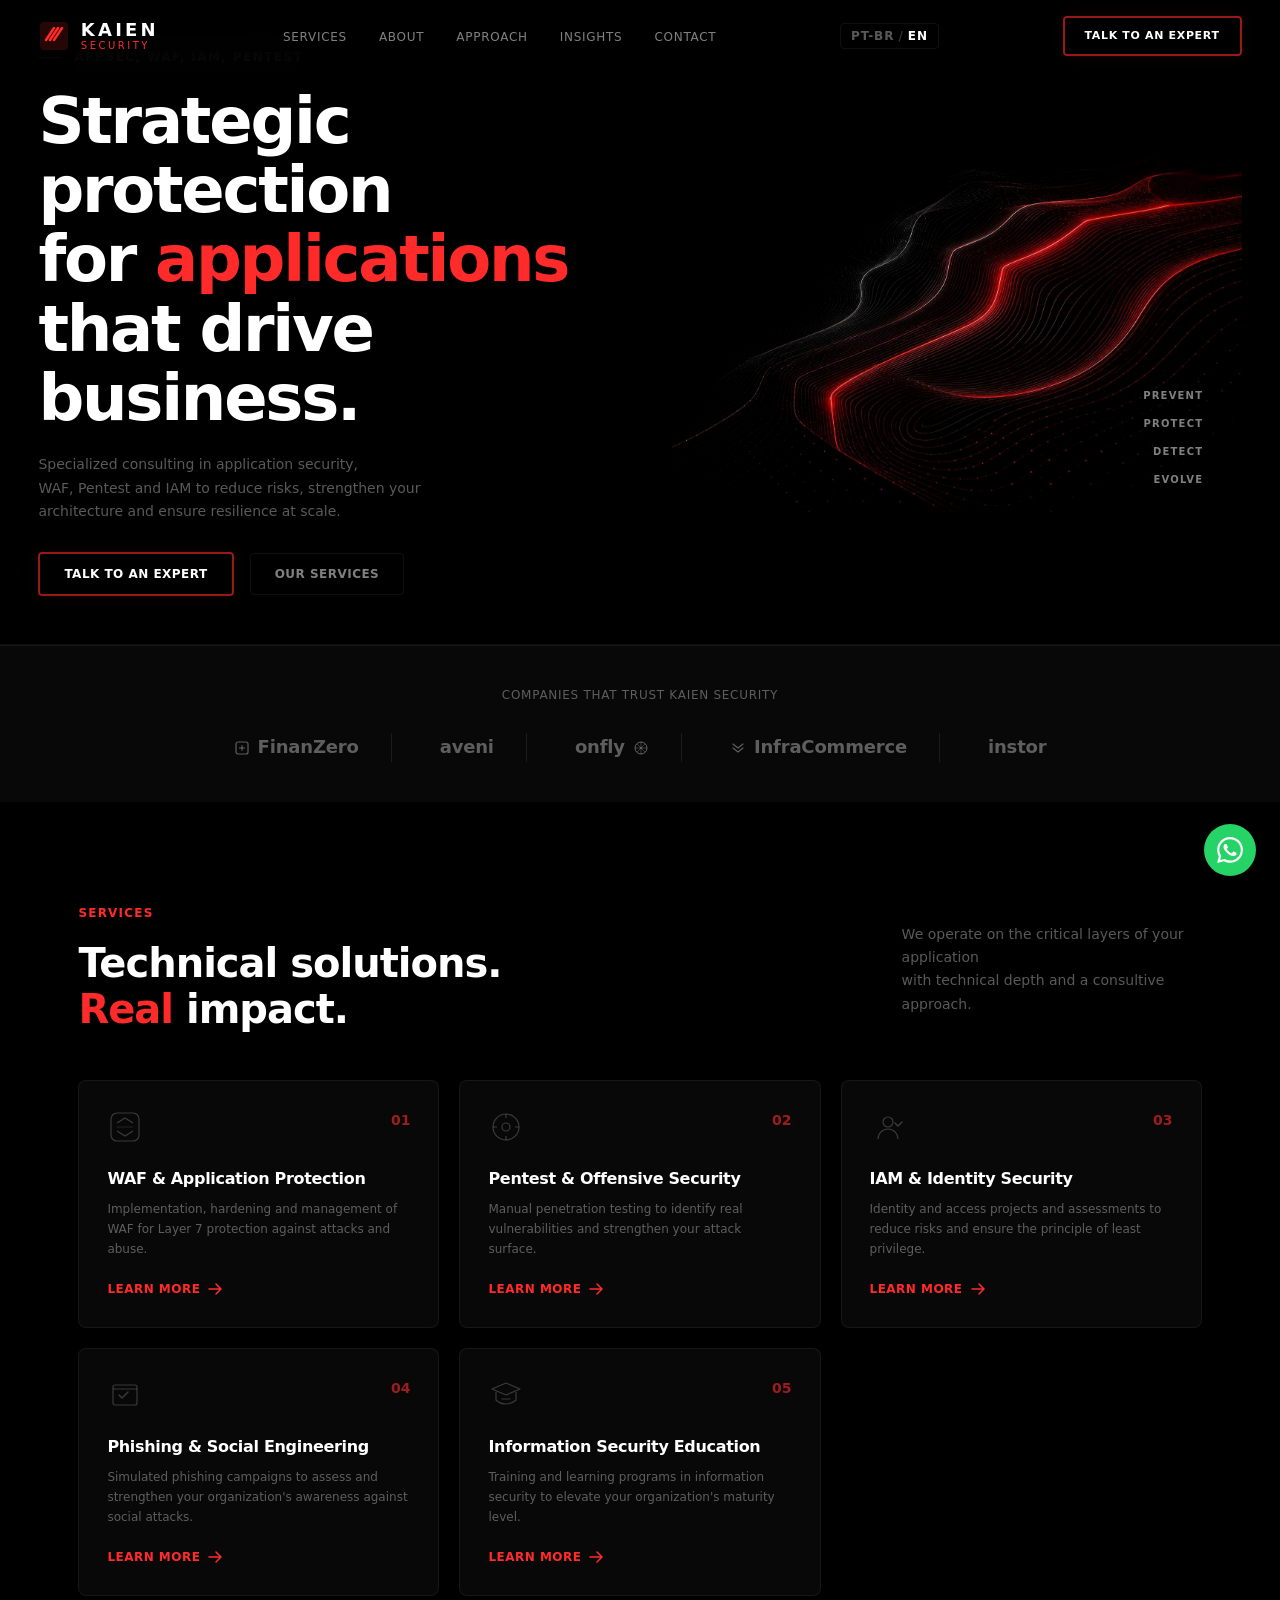
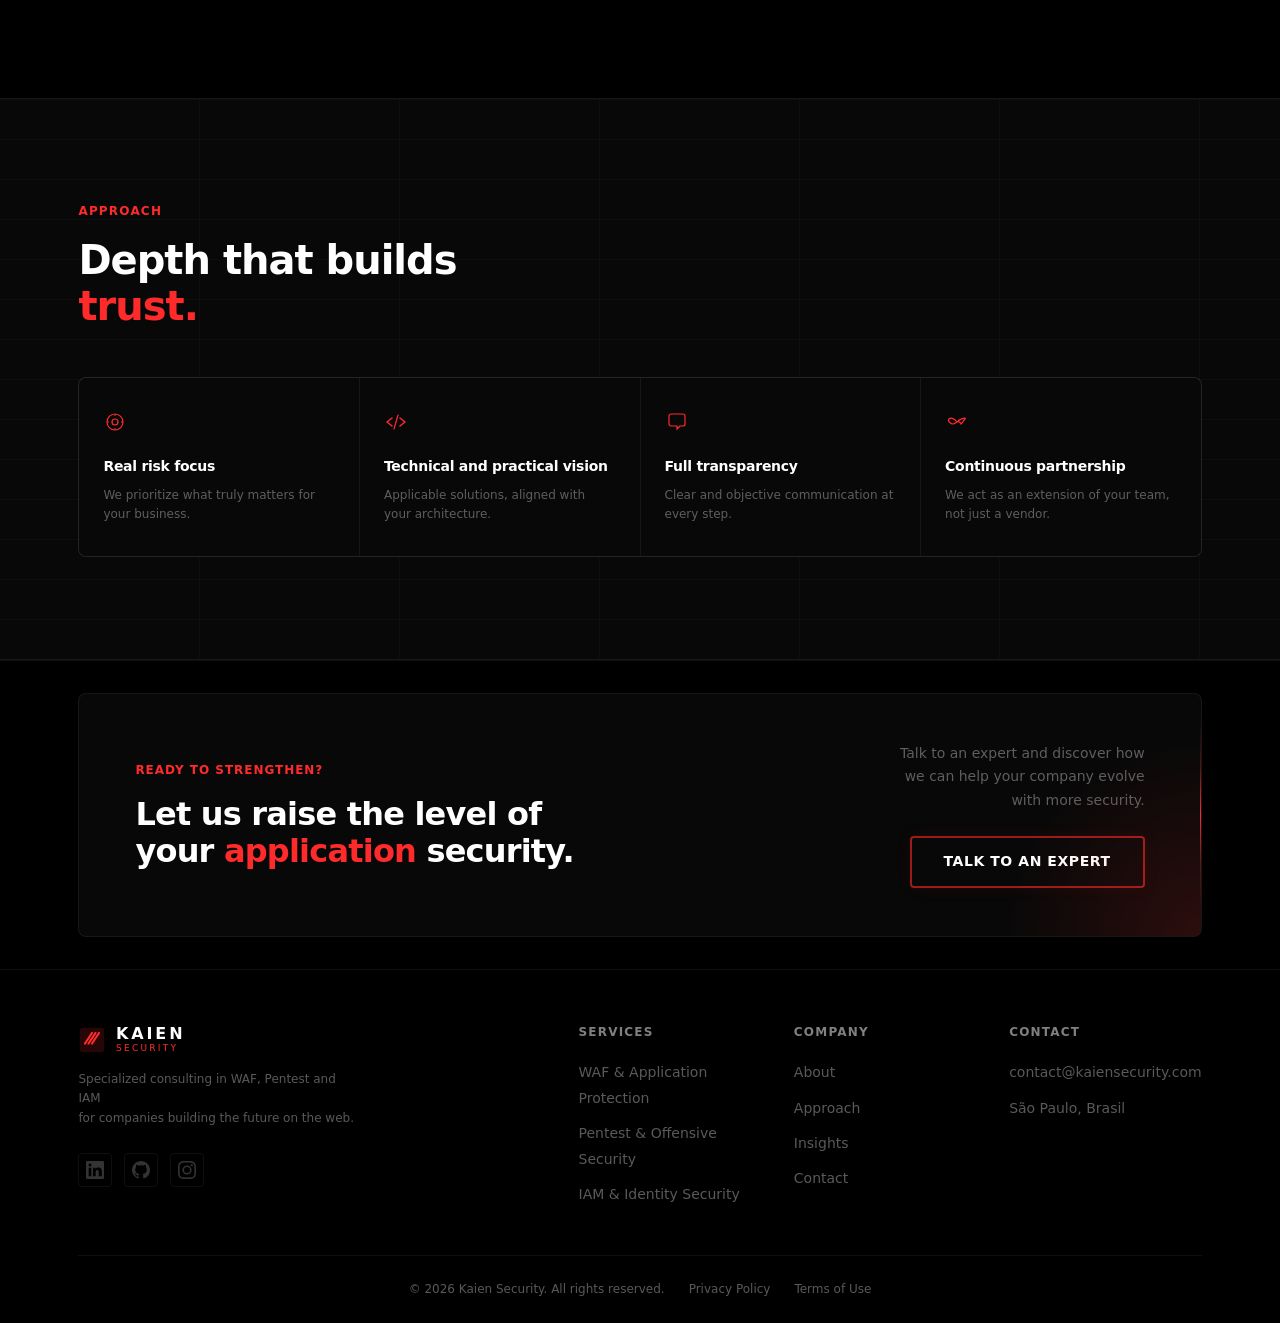
==== Projeto Teste/index.html @ 8b7b4c5f "Add files via upload" ====
<!DOCTYPE html>
<html lang="pt-BR" dir="ltr">
<head>
    <meta charset="utf-8">
    <meta name="viewport" content="width=device-width, initial-scale=1.0">
    <meta http-equiv="X-UA-Compatible" content="IE=edge">

    <title>Kaien Security — Consultoria em Segurança de Aplicações</title>
    <meta name="description" content="Consultoria especializada em WAF, Pentest e IAM para reduzir riscos, fortalecer sua arquitetura e garantir resiliência em escala.">

    <link rel="canonical" href="https://kaiensecurity.com/">

    <meta property="og:type" content="website">
    <meta property="og:title" content="Kaien Security — Consultoria em Segurança de Aplicações">
    <meta property="og:description" content="Proteção estratégica para aplicações que movem negócios. WAF, Pentest, IAM e AppSec.">
    <meta property="og:url" content="https://kaiensecurity.com/">
    <meta property="og:site_name" content="Kaien Security">
    <meta property="og:locale" content="pt_BR">
    <meta property="og:image" content="https://kaiensecurity.com/og-image.png">
    <meta property="og:image:width" content="1200">
    <meta property="og:image:height" content="630">
    <meta property="og:image:alt" content="Kaien Security — Proteção estratégica">

    <meta name="twitter:card" content="summary_large_image">
    <meta name="twitter:title" content="Kaien Security — Consultoria em Segurança de Aplicações">
    <meta name="twitter:description" content="Proteção estratégica para aplicações que movem negócios.">
    <meta name="twitter:image" content="https://kaiensecurity.com/og-image.png">

    <link rel="preconnect" href="https://fonts.googleapis.com">
    <link rel="preconnect" href="https://fonts.gstatic.com" crossorigin>
    <link rel="preload" as="style" href="https://fonts.googleapis.com/css2?family=Inter:wght@300;400;500;600;700;800&display=swap">
    <link rel="stylesheet" href="https://fonts.googleapis.com/css2?family=Inter:wght@300;400;500;600;700;800&display=swap">

    <link rel="icon" href="data:image/svg+xml,<svg xmlns='http://www.w3.org/2000/svg' viewBox='0 0 100 100'><text y='.9em' font-size='90'>K</text></svg>">

    <link rel="stylesheet" href="css/style.css">

    <meta http-equiv="Content-Security-Policy"
          content="default-src 'self';
                   script-src 'self' 'nonce-kaien2024';
                   style-src 'self' https://fonts.googleapis.com 'unsafe-inline';
                   font-src https://fonts.gstatic.com;
                   img-src 'self' data: svg;
                   connect-src 'self';
                   frame-ancestors 'none';
                   base-uri 'self';
                   form-action 'self';">

    <meta http-equiv="X-Frame-Options" content="DENY">
    <meta name="theme-color" content="#000000">

    <script type="application/ld+json">
    {
        "@context": "https://schema.org",
        "@type": "Organization",
        "name": "Kaien Security",
        "url": "https://kaiensecurity.com",
        "description": "Consultoria especializada em WAF, Pentest e IAM para empresas que constroem o futuro na web.",
        "address": {
            "@type": "PostalAddress",
            "addressLocality": "São Paulo",
            "addressCountry": "BR"
        },
        "contactPoint": {
            "@type": "ContactPoint",
            "contactType": "sales",
            "email": "contact@kaiensecurity.com"
        },
        "sameAs": [
            "https://linkedin.com/company/kaiensecurity",
            "https://github.com/kaiensecurity",
            "https://instagram.com/kaiensecurity"
        ]
    }
    </script>
</head>

<body>
    <a class="skip-link" href="#main-content" data-i18n="skip_link">Pular para o conteúdo principal</a>

    <!-- ============================================================
         NAVIGATION
         ============================================================ -->
    <header class="site-header" role="banner">
        <nav class="navbar" aria-label="Navegação principal">
            <a href="/" class="navbar__logo" aria-label="Kaien Security — Início">
                <!-- Stacked red slash logo matching reference -->
                <svg class="navbar__logo-icon" width="32" height="32" viewBox="0 0 32 32" fill="none" aria-hidden="true" xmlns="http://www.w3.org/2000/svg">
                    <rect x="2" y="2" width="28" height="28" rx="4" fill="#ff2b2b" opacity="0.15"/>
                    <path d="M8 20 L16 8" stroke="#ff2b2b" stroke-width="2.5" stroke-linecap="round"/>
                    <path d="M12 20 L20 8" stroke="#ff2b2b" stroke-width="2.5" stroke-linecap="round"/>
                    <path d="M16 20 L24 8" stroke="#ff2b2b" stroke-width="2.5" stroke-linecap="round"/>
                </svg>
                <div class="navbar__logo-wordmark">
                    <span class="navbar__logo-text">KAIEN</span>
                    <span class="navbar__logo-sub">SECURITY</span>
                </div>
            </a>

            <ul class="navbar__links" role="list">
                <li><a href="#servicos" data-i18n="nav_servicos">Serviços</a></li>
                <li><a href="sobre.html" data-i18n="nav_sobre">Sobre</a></li>
                <li><a href="#abordagem" data-i18n="nav_abordagem">Abordagem</a></li>
                <li><a href="#insights" data-i18n="nav_insights">Insights</a></li>
                <li><a href="#contato" data-i18n="nav_contato">Contato</a></li>
            </ul>

            <button class="lang-toggle" id="lang-toggle" aria-label="Alterar idioma">
                <span class="lang-toggle__pt active">PT-BR</span>
                <span class="lang-toggle__divider">/</span>
                <span class="lang-toggle__en">EN</span>
            </button>

            <a href="#contato" class="btn btn--primary navbar__cta" data-i18n="cta_talk">
                Falar com um especialista
                <svg width="14" height="14" viewBox="0 0 14 14" fill="none" aria-hidden="true"><path d="M1 7h12M8 2l5 5-5 5" stroke="currentColor" stroke-width="1.5" stroke-linecap="round"/></svg>
            </a>

            <button class="navbar__toggle" aria-label="Abrir menu" aria-expanded="false" aria-controls="mobile-menu">
                <span class="navbar__toggle-icon" aria-hidden="true"></span>
            </button>
        </nav>

        <div class="mobile-menu" id="mobile-menu" role="dialog" aria-label="Navegação mobile">
            <ul role="list">
                <li><a href="#servicos" data-i18n="nav_servicos">Serviços</a></li>
                <li><a href="sobre.html" data-i18n="nav_sobre">Sobre</a></li>
                <li><a href="#abordagem" data-i18n="nav_abordagem">Abordagem</a></li>
                <li><a href="#insights" data-i18n="nav_insights">Insights</a></li>
                <li><a href="#contato" data-i18n="nav_contato">Contato</a></li>
                <li><a href="#contato" class="btn btn--primary" data-i18n="cta_talk">Falar com um especialista</a></li>
            </ul>
        </div>
    </header>

    <main id="main-content">

        <!-- ============================================================
             HERO SECTION
             ============================================================ -->
        <section class="hero" aria-labelledby="hero-heading">
            <div class="container hero__inner">
                <div class="hero__content">
                    <p class="hero__tagline">
                        <span class="hero__tagline-line" aria-hidden="true"></span>
                        AppSec, WAF, IAM, Pentest
                    </p>
                    <h1 id="hero-heading" class="hero__title" data-i18n="hero_title">
                        Proteção estratégica<br>
                        para <span class="text-accent">aplicações</span><br>
                        que movem negócios.
                    </h1>
                    <p class="hero__description" data-i18n="hero_description">
                        Consultoria especializada em segurança de aplicações,<br>
                        WAF, Pentest e IAM para reduzir riscos, fortalecer sua<br>
                        arquitetura e garantir resiliência em escala.
                    </p>
                    <div class="hero__actions">
                        <a href="#contato" class="btn btn--primary" data-i18n="cta_talk">
                            Falar com um especialista
                            <svg width="14" height="14" viewBox="0 0 14 14" fill="none" aria-hidden="true"><path d="M1 7h12M8 2l5 5-5 5" stroke="currentColor" stroke-width="1.5" stroke-linecap="round"/></svg>
                        </a>
                        <a href="#servicos" class="btn btn--outline" data-i18n="hero_btn_services">
                            Nossos serviços
                            <svg width="14" height="14" viewBox="0 0 14 14" fill="none" aria-hidden="true"><path d="M1 7h12M8 2l5 5-5 5" stroke="currentColor" stroke-width="1.5" stroke-linecap="round"/></svg>
                        </a>
                    </div>
                </div>

                <!-- Flowing topographic wave — canvas-rendered for organic density -->
                <div class="hero__visual" aria-hidden="true">
                    <img class="hero__canvas" src="Onda.jpg" alt="" loading="lazy">

                    <!-- Side labels matching reference -->
                    <div class="hero__labels">
                        <span data-i18n="hero_prevenir">Prevenir</span>
                        <span data-i18n="hero_proteger">Proteger</span>
                        <span data-i18n="hero_detectar">Detectar</span>
                        <span data-i18n="hero_evoluir">Evoluir</span>
                    </div>
                </div>
            </div>
        </section>

        <!-- ============================================================
             TRUST BAR
             ============================================================ -->
        <section class="trust-bar" aria-label="Empresas que confiam na Kaien Security">
            <div class="container">
                <p class="trust-bar__label" data-i18n="trust_label">Empresas que confiam na Kaien Security</p>
                <div class="trust-bar__logos" role="list">
                    <span class="trust-bar__logo" role="listitem">
                        <svg width="16" height="16" viewBox="0 0 16 16" fill="none" aria-hidden="true"><rect x="2" y="2" width="12" height="12" rx="2" stroke="currentColor" stroke-width="1.2"/><path d="M5 8h6M8 5v6" stroke="currentColor" stroke-width="1"/></svg>
                        FinanZero
                    </span>
                    <span class="trust-bar__logo" role="listitem">aveni</span>
                    <span class="trust-bar__logo" role="listitem">
                        onfly
                        <svg width="16" height="16" viewBox="0 0 16 16" fill="none" aria-hidden="true"><circle cx="8" cy="8" r="6" stroke="currentColor" stroke-width="1"/><path d="M8 2v12M2 8h12M4 4l8 8M12 4l-8 8" stroke="currentColor" stroke-width="0.6"/></svg>
                    </span>
                    <span class="trust-bar__logo" role="listitem">
                        <svg width="16" height="16" viewBox="0 0 16 16" fill="none" aria-hidden="true"><path d="M3 4l5 4 5-4M3 8l5 4 5-4" stroke="currentColor" stroke-width="1.2" stroke-linecap="round" stroke-linejoin="round"/></svg>
                        InfraCommerce
                    </span>
                    <span class="trust-bar__logo" role="listitem">instor</span>
                </div>
            </div>
        </section>

        <!-- ============================================================
             SERVICES SECTION
             ============================================================ -->
        <section id="servicos" class="services section" aria-labelledby="services-heading">
            <div class="container">
                <div class="services__header">
                    <div class="services__header-left">
                        <p class="section__label" data-i18n="services_label">Serviços</p>
                        <h2 id="services-heading" class="section__title" data-i18n="services_title">
                            Soluções técnicas.<br>
                            Impacto <span class="text-accent">real.</span>
                        </h2>
                    </div>
                    <p class="services__header-right" data-i18n="services_lead">
                        Atuamos nas camadas críticas da sua aplicação<br>
                        com profundidade técnica e abordagem consultiva.
                    </p>
                </div>

                <div class="services__grid">
                    <!-- Card 01 -->
                    <a href="waf.html" class="service-card reveal">
                        <div class="service-card__header">
                            <div class="service-card__icon" aria-hidden="true">
                                <svg width="36" height="36" viewBox="0 0 36 36" fill="none" xmlns="http://www.w3.org/2000/svg">
                                    <rect x="4" y="4" width="28" height="28" rx="6" stroke="currentColor" stroke-width="1.2"/>
                                    <path d="M10 14l8-5 8 5" stroke="currentColor" stroke-width="1.2"/>
                                    <path d="M10 22l8 5 8-5" stroke="currentColor" stroke-width="1.2"/>
                                    <path d="M10 18h16" stroke="currentColor" stroke-width="1" opacity="0.5"/>
                                </svg>
                            </div>
                            <span class="service-card__number">01</span>
                        </div>
                        <h3 class="service-card__title" data-i18n="svc1_title">WAF & Proteção de Aplicações</h3>
                        <p class="service-card__description" data-i18n="svc1_desc">
                            Implementação, hardening e gestão de WAF para proteção Layer 7
                            contra ataques e abusos.
                        </p>
                        <span class="service-card__link">
                            <span data-i18n="saiba_mais">Saiba mais</span>
                            <svg width="14" height="14" viewBox="0 0 14 14" fill="none" aria-hidden="true"><path d="M1 7h12M8 2l5 5-5 5" stroke="currentColor" stroke-width="1.5" stroke-linecap="round"/></svg>
                        </span>
                    </a>

                    <!-- Card 02 -->
                    <a href="pentest.html" class="service-card reveal">
                        <div class="service-card__header">
                            <div class="service-card__icon" aria-hidden="true">
                                <svg width="36" height="36" viewBox="0 0 36 36" fill="none" xmlns="http://www.w3.org/2000/svg">
                                    <circle cx="18" cy="18" r="13" stroke="currentColor" stroke-width="1.2"/>
                                    <circle cx="18" cy="18" r="4" stroke="currentColor" stroke-width="1.2"/>
                                    <path d="M18 5v4M18 27v4M5 18h4M27 18h4" stroke="currentColor" stroke-width="1.2"/>
                                </svg>
                            </div>
                            <span class="service-card__number">02</span>
                        </div>
                        <h3 class="service-card__title" data-i18n="svc2_title">Pentest & Offensive Security</h3>
                        <p class="service-card__description" data-i18n="svc2_desc">
                            Testes de invasão manuais para identificar vulnerabilidades reais
                            e fortalecer sua superfície de ataque.
                        </p>
                        <span class="service-card__link">
                            <span data-i18n="saiba_mais">Saiba mais</span>
                            <svg width="14" height="14" viewBox="0 0 14 14" fill="none" aria-hidden="true"><path d="M1 7h12M8 2l5 5-5 5" stroke="currentColor" stroke-width="1.5" stroke-linecap="round"/></svg>
                        </span>
                    </a>

                    <!-- Card 03 -->
                    <a href="iam.html" class="service-card reveal">
                        <div class="service-card__header">
                            <div class="service-card__icon" aria-hidden="true">
                                <svg width="36" height="36" viewBox="0 0 36 36" fill="none" xmlns="http://www.w3.org/2000/svg">
                                    <circle cx="18" cy="13" r="5" stroke="currentColor" stroke-width="1.2"/>
                                    <path d="M8 30c0-5.5 4.5-10 10-10s10 4.5 10 10" stroke="currentColor" stroke-width="1.2"/>
                                    <path d="M25 14l3 3 4-4" stroke="currentColor" stroke-width="1.5" stroke-linecap="round" stroke-linejoin="round"/>
                                </svg>
                            </div>
                            <span class="service-card__number">03</span>
                        </div>
                        <h3 class="service-card__title" data-i18n="svc3_title">IAM & Segurança de Identidades</h3>
                        <p class="service-card__description" data-i18n="svc3_desc">
                            Projetos e avaliações de identidade e acesso para reduzir riscos
                            e garantir o princípio do menor privilégio.
                        </p>
                        <span class="service-card__link">
                            <span data-i18n="saiba_mais">Saiba mais</span>
                            <svg width="14" height="14" viewBox="0 0 14 14" fill="none" aria-hidden="true"><path d="M1 7h12M8 2l5 5-5 5" stroke="currentColor" stroke-width="1.5" stroke-linecap="round"/></svg>
                        </span>
                    </a>

                    <!-- Card 04 -->
                    <a href="phishing.html" class="service-card reveal">
                        <div class="service-card__header">
                            <div class="service-card__icon" aria-hidden="true">
                                <svg width="36" height="36" viewBox="0 0 36 36" fill="none" xmlns="http://www.w3.org/2000/svg">
                                    <rect x="6" y="8" width="24" height="20" rx="2" stroke="currentColor" stroke-width="1.2"/>
                                    <path d="M6 12h24" stroke="currentColor" stroke-width="1.2"/>
                                    <path d="M12 18l3 3 6-6" stroke="currentColor" stroke-width="1.5" stroke-linecap="round" stroke-linejoin="round"/>
                                </svg>
                            </div>
                            <span class="service-card__number">04</span>
                        </div>
                        <h3 class="service-card__title" data-i18n="svc4_title">Phishing & Engenharia Social</h3>
                        <p class="service-card__description" data-i18n="svc4_desc">
                            Campanhas simuladas de phishing para avaliar e fortalecer a
                            conscientização da sua organização contra ataques sociais.
                        </p>
                        <span class="service-card__link">
                            <span data-i18n="saiba_mais">Saiba mais</span>
                            <svg width="14" height="14" viewBox="0 0 14 14" fill="none" aria-hidden="true"><path d="M1 7h12M8 2l5 5-5 5" stroke="currentColor" stroke-width="1.5" stroke-linecap="round"/></svg>
                        </span>
                    </a>

                    <!-- Card 05 -->
                    <a href="educacao.html" class="service-card reveal">
                        <div class="service-card__header">
                            <div class="service-card__icon" aria-hidden="true">
                                <svg width="36" height="36" viewBox="0 0 36 36" fill="none" xmlns="http://www.w3.org/2000/svg">
                                    <path d="M18 6L4 12l14 6 14-6L18 6z" stroke="currentColor" stroke-width="1.2" stroke-linejoin="round"/>
                                    <path d="M8 15v8c0 0 4 4 10 4s10-4 10-4v-8" stroke="currentColor" stroke-width="1.2"/>
                                    <path d="M14 22h8" stroke="currentColor" stroke-width="1" stroke-linecap="round"/>
                                </svg>
                            </div>
                            <span class="service-card__number">05</span>
                        </div>
                        <h3 class="service-card__title" data-i18n="svc5_title">Educação em Segurança da Informação</h3>
                        <p class="service-card__description" data-i18n="svc5_desc">
                            Programas de treinamento e aprendizado em segurança da
                            informação para elevar a maturidade da sua organização.
                        </p>
                        <span class="service-card__link">
                            <span data-i18n="saiba_mais">Saiba mais</span>
                            <svg width="14" height="14" viewBox="0 0 14 14" fill="none" aria-hidden="true"><path d="M1 7h12M8 2l5 5-5 5" stroke="currentColor" stroke-width="1.5" stroke-linecap="round"/></svg>
                        </span>
                    </a>
                </div>
            </div>
        </section>

        <!-- ============================================================
             APPROACH SECTION
             ============================================================ -->
        <section id="abordagem" class="approach section" aria-labelledby="approach-heading">
            <div class="container">
                <div class="approach__inner">
                    <div class="approach__left">
                        <p class="section__label" data-i18n="approach_label">Abordagem</p>
                        <h2 id="approach-heading" class="section__title" data-i18n="approach_title">
                            Profundidade que gera<br>
                            <span class="text-accent">confiança.</span>
                        </h2>
                    </div>

                    <div class="approach__features">
                        <div class="approach__feature reveal">
                            <div class="approach__feature-icon" aria-hidden="true">
                                <svg width="24" height="24" viewBox="0 0 24 24" fill="none" xmlns="http://www.w3.org/2000/svg">
                                    <circle cx="12" cy="12" r="8" stroke="currentColor" stroke-width="1.2"/>
                                    <circle cx="12" cy="12" r="3" stroke="currentColor" stroke-width="1.2"/>
                                    <path d="M12 4v2M12 18v2M4 12h2M18 12h2" stroke="currentColor" stroke-width="1"/>
                                </svg>
                            </div>
                            <h3 class="approach__feature-title" data-i18n="feat1_title">Foco em risco real</h3>
                            <p class="approach__feature-text" data-i18n="feat1_text">Priorizamos o que realmente importa para o seu negócio.</p>
                        </div>

                        <div class="approach__feature reveal">
                            <div class="approach__feature-icon" aria-hidden="true">
                                <svg width="24" height="24" viewBox="0 0 24 24" fill="none" xmlns="http://www.w3.org/2000/svg">
                                    <path d="M8 8L3 12l5 4" stroke="currentColor" stroke-width="1.5" stroke-linecap="round" stroke-linejoin="round"/>
                                    <path d="M16 8l5 4-5 4" stroke="currentColor" stroke-width="1.5" stroke-linecap="round" stroke-linejoin="round"/>
                                    <path d="M14 5l-4 14" stroke="currentColor" stroke-width="1.2" stroke-linecap="round"/>
                                </svg>
                            </div>
                            <h3 class="approach__feature-title" data-i18n="feat2_title">Visão técnica e prática</h3>
                            <p class="approach__feature-text" data-i18n="feat2_text">Soluções aplicáveis, alinhadas à sua arquitetura.</p>
                        </div>

                        <div class="approach__feature reveal">
                            <div class="approach__feature-icon" aria-hidden="true">
                                <svg width="24" height="24" viewBox="0 0 24 24" fill="none" xmlns="http://www.w3.org/2000/svg">
                                    <path d="M4 6c0-1.1.9-2 2-2h12a2 2 0 012 2v8a2 2 0 01-2 2h-3l-3 3v-3H6a2 2 0 01-2-2V6z" stroke="currentColor" stroke-width="1.2" fill="none"/>
                                </svg>
                            </div>
                            <h3 class="approach__feature-title" data-i18n="feat3_title">Transparência total</h3>
                            <p class="approach__feature-text" data-i18n="feat3_text">Comunicação clara e objetiva em todas as etapas.</p>
                        </div>

                        <div class="approach__feature reveal">
                            <div class="approach__feature-icon" aria-hidden="true">
                                <svg width="24" height="24" viewBox="0 0 24 24" fill="none" xmlns="http://www.w3.org/2000/svg">
                                    <path d="M12 12c-2-3-6-5-8-3s2 5 4 5 2-1 4-2 4 1 4 2 2-3 4-5-6 0-8 3z" stroke="currentColor" stroke-width="1.2" fill="none" stroke-linecap="round" stroke-linejoin="round"/>
                                </svg>
                            </div>
                            <h3 class="approach__feature-title" data-i18n="feat4_title">Parceria contínua</h3>
                            <p class="approach__feature-text" data-i18n="feat4_text">Acompanhamento consultivo pós-projeto para manter o nível de segurança elevado.</p>
                        </div>
                    </div>
                </div>
            </div>
        </section>

        <!-- ============================================================
             CTA SECTION
             ============================================================ -->
        <section id="contato" class="cta section" aria-labelledby="cta-heading">
            <div class="container">
                <div class="cta__inner reveal">
                    <div class="cta__left">
                        <p class="cta__label" data-i18n="cta_label">Pronto para fortalecer?</p>
                        <h2 id="cta-heading" class="cta__title" data-i18n="cta_title"
                            Vamos elevar o nível da<br>
                            segurança da sua <span class="text-accent">aplicação.</span>
                        </h2>
                    </div>
                    <div class="cta__right">
                        <p class="cta__text" data-i18n="cta_text">
                            Fale com um especialista e descubra como<br>
                            podemos ajudar sua empresa a evoluir<br>
                            com mais segurança.
                        </p>
                        <a href="contato.html" class="btn btn--primary btn--cta" data-i18n="cta_talk">
                            Falar com um especialista
                            <svg width="14" height="14" viewBox="0 0 14 14" fill="none" aria-hidden="true"><path d="M1 7h12M8 2l5 5-5 5" stroke="currentColor" stroke-width="1.5" stroke-linecap="round"/></svg>
                        </a>
                    </div>
                </div>
            </div>
        </section>

    </main>

    <!-- ============================================================
         FOOTER
         ============================================================ -->
    <footer class="site-footer" role="contentinfo">
        <div class="container">
            <div class="site-footer__inner">
                <div class="site-footer__brand">
                    <a href="/" class="site-footer__logo" aria-label="Kaien Security — Início">
                        <svg class="site-footer__logo-icon" width="28" height="28" viewBox="0 0 32 32" fill="none" aria-hidden="true" xmlns="http://www.w3.org/2000/svg">
                            <rect x="2" y="2" width="28" height="28" rx="4" fill="#ff2b2b" opacity="0.15"/>
                            <path d="M8 20 L16 8" stroke="#ff2b2b" stroke-width="2.5" stroke-linecap="round"/>
                            <path d="M12 20 L20 8" stroke="#ff2b2b" stroke-width="2.5" stroke-linecap="round"/>
                            <path d="M16 20 L24 8" stroke="#ff2b2b" stroke-width="2.5" stroke-linecap="round"/>
                        </svg>
                        <div class="site-footer__logo-wordmark">
                            <span class="site-footer__logo-text">KAIEN</span>
                            <span class="site-footer__logo-sub">SECURITY</span>
                        </div>
                    </a>
                    <p class="site-footer__description" data-i18n="footer_desc">
                        Consultoria especializada em WAF, Pentest e IAM<br>
                        para empresas que constroem o futuro na web.
                    </p>
                    <div class="site-footer__social" role="list" aria-label="Redes sociais">
                        <!-- LinkedIn -->
                        <a href="https://linkedin.com/company/kaiensecurity" rel="noopener noreferrer" target="_blank" aria-label="LinkedIn" role="listitem">
                            <svg width="18" height="18" viewBox="0 0 24 24" fill="currentColor" aria-hidden="true"><path d="M20.45 20.45h-3.56v-5.57c0-1.33-.02-3.04-1.85-3.04-1.85 0-2.14 1.45-2.14 2.94v5.67H9.34V9h3.41v1.56h.05a3.83 3.83 0 013.69-1.85c3.94 0 4.67 2.6 4.67 6v5.74zM5.34 7.43a2.06 2.06 0 11-.01-4.13 2.06 2.06 0 01.01 4.13zM7.12 20.45H3.56V9h3.56v11.45zM22.22 0H1.77A1.75 1.75 0 000 1.73v20.54A1.75 1.75 0 001.77 24h20.45A1.75 1.75 0 0024 22.27V1.73A1.75 1.75 0 0022.22 0z"/></svg>
                        </a>
                        <!-- GitHub -->
                        <a href="https://github.com/kaiensecurity" rel="noopener noreferrer" target="_blank" aria-label="GitHub" role="listitem">
                            <svg width="18" height="18" viewBox="0 0 24 24" fill="currentColor" aria-hidden="true"><path d="M12 0C5.37 0 0 5.37 0 12c0 5.31 3.435 9.795 8.205 11.385.6.105.825-.255.825-.57 0-.285-.015-1.23-.015-2.235-3.015.555-3.795-.735-4.035-1.41-.135-.345-.72-1.41-1.23-1.695-.42-.225-1.02-.78-.015-.795.945-.015 1.62.87 1.845 1.23 1.08 1.815 2.805 1.305 3.495.99.105-.78.42-1.305.765-1.605-2.67-.3-5.46-1.335-5.46-5.925 0-1.305.465-2.385 1.23-3.225-.12-.3-.54-1.53.12-3.18 0 0 1.005-.315 3.3 1.23.96-.27 1.98-.405 3-.405s2.04.135 3 .405c2.295-1.56 3.3-1.23 3.3-1.23.66 1.65.24 2.88.12 3.18.765.84 1.23 1.905 1.23 3.225 0 4.605-2.805 5.625-5.475 5.925.435.375.81 1.095.81 2.22 0 1.605-.015 2.895-.015 3.3 0 .315.225.69.825.57A12.02 12.02 0 0024 12c0-6.63-5.37-12-12-12z"/></svg>
                        </a>
                        <!-- Instagram -->
                        <a href="https://instagram.com/kaiensecurity" rel="noopener noreferrer" target="_blank" aria-label="Instagram" role="listitem">
                            <svg width="18" height="18" viewBox="0 0 24 24" fill="currentColor" aria-hidden="true"><path d="M12 2.163c3.204 0 3.584.012 4.85.07 3.252.148 4.771 1.691 4.919 4.919.058 1.265.069 1.645.069 4.849 0 3.205-.012 3.584-.069 4.849-.149 3.225-1.664 4.771-4.919 4.919-1.266.058-1.644.07-4.85.07-3.204 0-3.584-.012-4.849-.07-3.26-.149-4.771-1.699-4.919-4.92-.058-1.265-.07-1.644-.07-4.849 0-3.204.013-3.583.07-4.849.149-3.227 1.664-4.771 4.919-4.919 1.266-.057 1.645-.069 4.849-.069zM12 0C8.741 0 8.333.014 7.053.072 2.695.272.273 2.69.073 7.052.014 8.333 0 8.741 0 12c0 3.259.014 3.668.072 4.948.2 4.358 2.618 6.78 6.98 6.98C8.333 23.986 8.741 24 12 24c3.259 0 3.668-.014 4.948-.072 4.354-.2 6.782-2.618 6.979-6.98.059-1.28.073-1.689.073-4.948 0-3.259-.014-3.667-.072-4.947-.196-4.354-2.617-6.78-6.979-6.98C15.668.014 15.259 0 12 0zm0 5.838a6.162 6.162 0 100 12.324 6.162 6.162 0 000-12.324zM12 16a4 4 0 110-8 4 4 0 010 8zm6.406-11.845a1.44 1.44 0 100 2.881 1.44 1.44 0 000-2.881z"/></svg>
                        </a>
                    </div>
                </div>

                <div class="site-footer__nav">
                    <div class="site-footer__column">
                        <h4 data-i18n="footer_servicos">Serviços</h4>
                        <ul role="list">
                            <li><a href="#servicos" data-i18n="footer_svc1">WAF & Proteção de Aplicações</a></li>
                            <li><a href="#servicos" data-i18n="footer_svc2">Pentest & Offensive Security</a></li>
                            <li><a href="#servicos" data-i18n="footer_svc3">IAM & Segurança de Identidades</a></li>
                        </ul>
                    </div>
                    <div class="site-footer__column">
                        <h4 data-i18n="footer_empresa">Empresa</h4>
                        <ul role="list">
                            <li><a href="sobre.html" data-i18n="footer_sobre">Sobre</a></li>
                            <li><a href="#abordagem" data-i18n="footer_abordagem">Abordagem</a></li>
                            <li><a href="#insights" data-i18n="footer_insights">Insights</a></li>
                            <li><a href="#contato" data-i18n="footer_contato_link">Contato</a></li>
                        </ul>
                    </div>
                    <div class="site-footer__column">
                        <h4 data-i18n="footer_contato">Contato</h4>
                        <ul role="list">
                            <li><a href="mailto:contact@kaiensecurity.com">contact@kaiensecurity.com</a></li>
                            <li><span>São Paulo, Brasil</span></li>
                        </ul>
                    </div>
                </div>
            </div>

            <div class="site-footer__bottom">
                <p data-i18n="footer_copy">© 2026 Kaien Security. Todos os direitos reservados.</p>
                <div class="site-footer__legal">
                    <a href="privacy.html" data-i18n="footer_privacy">Política de Privacidade</a>
                    <a href="terms.html" data-i18n="footer_terms">Termos de Uso</a>
                </div>
            </div>
        </div>
    </footer>

    <!-- WhatsApp Floating Button -->
    <a href="https://wa.me/5511943952017" target="_blank" rel="noopener noreferrer" class="whatsapp-float" aria-label="Fale conosco pelo WhatsApp">
        <svg width="24" height="24" viewBox="0 0 24 24" fill="white" xmlns="http://www.w3.org/2000/svg" aria-hidden="true">
            <path d="M17.472 14.382c-.297-.149-1.758-.867-2.03-.967-.273-.099-.471-.148-.67.15-.197.297-.767.966-.94 1.164-.173.199-.347.223-.644.075-.297-.15-1.255-.463-2.39-1.475-.883-.788-1.48-1.761-1.653-2.059-.173-.297-.018-.458.13-.606.134-.133.298-.347.446-.52.149-.174.198-.298.298-.497.099-.198.05-.371-.025-.52-.075-.149-.669-1.612-.916-2.207-.242-.579-.487-.5-.669-.51-.173-.008-.371-.01-.57-.01-.198 0-.52.074-.792.372-.272.297-1.04 1.016-1.04 2.479 0 1.462 1.065 2.875 1.213 3.074.149.198 2.096 3.2 5.077 4.487.709.306 1.262.489 1.694.625.712.227 1.36.195 1.871.118.571-.085 1.758-.719 2.006-1.413.248-.694.248-1.289.173-1.413-.074-.124-.272-.198-.57-.347m-5.421 7.403h-.004a9.87 9.87 0 01-5.031-1.378l-.361-.214-3.741.982.998-3.648-.235-.374a9.86 9.86 0 01-1.51-5.26c.001-5.45 4.436-9.884 9.888-9.884 2.64 0 5.122 1.03 6.988 2.898a9.825 9.825 0 012.893 6.994c-.003 5.45-4.437 9.884-9.885 9.884m8.413-18.297A11.815 11.815 0 0012.05 0C5.495 0 .16 5.335.157 11.892c0 2.096.547 4.142 1.588 5.945L.057 24l6.305-1.654a11.882 11.882 0 005.683 1.448h.005c6.554 0 11.89-5.335 11.893-11.893a11.821 11.821 0 00-3.48-8.413z"/>
        </svg>
        <span class="whatsapp-float__text" data-i18n="whatsapp_text">Falar com especialista</span>
    </a>

    <script nonce="kaien2024" src="js/wave.js"></script>
    <script nonce="kaien2024" src="js/i18n.js"></script>
    <script nonce="kaien2024" src="js/main.js"></script>
</body>
</html>
---- Projeto Teste/css/style.css ----
/* ============================================================
   Kaien Security — Production Stylesheet
   ============================================================
   Font: Inter (matching reference layout typography)
   Dark theme, red accents, flowing wave hero
   ============================================================ */

/* ============================================================
   1. CUSTOM PROPERTIES
   ============================================================ */
/* ============================================================
   WHATSAPP FLOATING BUTTON
   ============================================================ */
.whatsapp-float {
    position: fixed;
    bottom: 24px;
    right: 24px;
    z-index: 200;
    display: flex;
    align-items: center;
    justify-content: center;
    width: 52px;
    height: 52px;
    background: #25D366;
    border-radius: 50%;
    box-shadow: 0 2px 8px rgba(0, 0, 0, 0.3);
    transition: all var(--transition-base);
    text-decoration: none;
}

.whatsapp-float svg {
    width: 26px;
    height: 26px;
    flex-shrink: 0;
}

.whatsapp-float__label,
.whatsapp-float__text {
    display: none;
}

.whatsapp-float:hover {
    background: #20BA5A;
    box-shadow: 0 4px 12px rgba(0, 0, 0, 0.4);
    transform: scale(1.05);
}

.whatsapp-float:active {
    transform: scale(0.97);
}

@media (max-width: 480px) {
    .whatsapp-float {
        width: 46px;
        height: 46px;
        bottom: 16px;
        right: 16px;
    }

    .whatsapp-float svg {
        width: 22px;
        height: 22px;
    }
}

/* ============================================================
   1. CUSTOM PROPERTIES
   ============================================================ */
:root {
    --color-black: #000000;
    --color-graphite: #050505;
    --color-surface: #080808;
    --color-surface-elevated: #0c0c0c;
    --color-border: rgba(255, 255, 255, 0.06);
    --color-border-hover: rgba(255, 255, 255, 0.12);
    --color-white: #ffffff;
    --color-white-70: rgba(255, 255, 255, 0.7);
    --color-white-50: rgba(255, 255, 255, 0.5);
    --color-white-35: rgba(255, 255, 255, 0.35);
    --color-white-20: rgba(255, 255, 255, 0.2);
    --color-white-12: rgba(255, 255, 255, 0.12);
    --color-white-08: rgba(255, 255, 255, 0.08);
    --color-white-04: rgba(255, 255, 255, 0.04);
    --color-white-02: rgba(255, 255, 255, 0.02);

    --color-red: #ff2b2b;
    --color-red-dark: #e11d2e;
    --color-red-glow: rgba(255, 43, 43, 0.15);
    --color-red-glow-soft: rgba(255, 43, 43, 0.06);
    --color-red-border: rgba(255, 43, 43, 0.3);

    --font-family: 'Inter', -apple-system, BlinkMacSystemFont, 'Segoe UI', system-ui, sans-serif;

    --font-size-xs: clamp(0.6875rem, 0.65rem + 0.18vw, 0.75rem);
    --font-size-sm: clamp(0.8125rem, 0.78rem + 0.15vw, 0.875rem);
    --font-size-base: clamp(0.9375rem, 0.88rem + 0.29vw, 1rem);
    --font-size-lg: clamp(1rem, 0.92rem + 0.41vw, 1.125rem);
    --font-size-xl: clamp(1.125rem, 0.98rem + 0.73vw, 1.375rem);
    --font-size-2xl: clamp(1.5rem, 1.2rem + 1.5vw, 2rem);
    --font-size-3xl: clamp(1.75rem, 1.3rem + 2.25vw, 2.5rem);
    --font-size-hero: clamp(2.25rem, 1.4rem + 4.25vw, 4rem);

    --container-max: 1200px;
    --container-wide: 1280px;
    --container-padding: clamp(1.25rem, 3vw, 2.5rem);

    --radius-sm: 4px;
    --radius-md: 8px;

    --transition-fast: 150ms ease;
    --transition-base: 250ms ease;
    --transition-slow: 400ms ease;

    --z-nav: 100;
    --z-mobile-menu: 99;
}

/* ============================================================
   2. RESET & BASE
   ============================================================ */
*, *::before, *::after {
    box-sizing: border-box;
    margin: 0;
    padding: 0;
}

html {
    scroll-behavior: smooth;
    -webkit-font-smoothing: antialiased;
    -moz-osx-font-smoothing: grayscale;
    text-rendering: optimizeLegibility;
}

body {
    font-family: var(--font-family);
    font-size: var(--font-size-base);
    line-height: 1.6;
    color: var(--color-white-50);
    background-color: var(--color-black);
    overflow-x: hidden;
}

/* ============================================================
   3. TYPOGRAPHY
   ============================================================ */
h1, h2, h3, h4, h5, h6 {
    color: var(--color-white);
    font-weight: 700;
    line-height: 1.15;
    letter-spacing: -0.02em;
}

h1 {
    font-size: var(--font-size-hero);
    letter-spacing: -0.035em;
    line-height: 1.08;
}

h2 {
    font-size: var(--font-size-3xl);
    letter-spacing: -0.025em;
}

h3 {
    font-size: var(--font-size-xl);
    font-weight: 600;
}

h4 {
    font-size: var(--font-size-xs);
    font-weight: 600;
    text-transform: uppercase;
    letter-spacing: 0.1em;
    color: var(--color-red);
}

p {
    margin-bottom: var(--space-md, 1rem);
}

a {
    color: inherit;
    text-decoration: none;
    transition: color var(--transition-fast);
}

.text-accent {
    color: var(--color-red);
}

/* ============================================================
   4. LAYOUT
   ============================================================ */
.container {
    width: 100%;
    max-width: var(--container-max);
    margin: 0 auto;
    padding: 0 var(--container-padding);
}

.skip-link {
    position: absolute;
    top: -100%;
    left: 1rem;
    z-index: 999;
    padding: 0.5rem 1rem;
    background: var(--color-red);
    color: var(--color-white);
    font-size: var(--font-size-sm);
    font-weight: 600;
    border-radius: var(--radius-sm);
    transition: top var(--transition-fast);
}

.skip-link:focus {
    top: 1rem;
}

.section {
    padding: clamp(4rem, 8vw, 7rem) 0;
}

.section__label {
    display: block;
    font-size: var(--font-size-xs);
    font-weight: 600;
    text-transform: uppercase;
    letter-spacing: 0.1em;
    color: var(--color-red);
    margin-bottom: 1rem;
}

/* ============================================================
   5. COMPONENTS
   ============================================================ */

/* --- Buttons --- */
.btn {
    display: inline-flex;
    align-items: center;
    justify-content: center;
    gap: 0.5rem;
    padding: 0.65rem 1.5rem;
    font-family: var(--font-family);
    font-size: var(--font-size-xs);
    font-weight: 600;
    letter-spacing: 0.04em;
    text-transform: uppercase;
    border: 1px solid transparent;
    border-radius: var(--radius-sm);
    cursor: pointer;
    transition: all var(--transition-base);
    text-decoration: none;
    white-space: nowrap;
    user-select: none;
    -webkit-user-select: none;
}

.btn:focus-visible {
    outline: 2px solid var(--color-red);
    outline-offset: 2px;
}

.btn--primary {
    background: transparent;
    color: var(--color-white);
    border-color: rgba(255, 43, 43, 0.6);
    border-width: 2px;
    box-shadow: 0 0 16px rgba(255, 43, 43, 0.08);
}

.btn--primary:hover {
    background: var(--color-red);
    border-color: var(--color-red);
    box-shadow: 0 0 24px rgba(255, 43, 43, 0.25);
}

.btn--outline {
    background: transparent;
    color: var(--color-white-50);
    border-color: var(--color-border);
}

.btn--outline:hover {
    color: var(--color-white);
    border-color: var(--color-white-20);
    background: var(--color-white-04);
}

.btn--cta {
    padding: 0.8rem 2rem;
    font-size: var(--font-size-sm);
}

/* ============================================================
   6. NAVBAR
   ============================================================ */
.site-header {
    position: fixed;
    top: 0;
    left: 0;
    right: 0;
    z-index: var(--z-nav);
    background: rgba(0, 0, 0, 0.7);
    backdrop-filter: blur(20px);
    -webkit-backdrop-filter: blur(20px);
    border-bottom: 1px solid transparent;
    transition: all var(--transition-base);
}

.site-header.scrolled {
    border-bottom-color: var(--color-border);
    background: rgba(0, 0, 0, 0.9);
}

.navbar {
    display: flex;
    align-items: center;
    justify-content: space-between;
    height: 72px;
    max-width: var(--container-wide);
    margin: 0 auto;
    padding: 0 var(--container-padding);
}

.navbar__logo {
    display: flex;
    align-items: center;
    gap: 0.65rem;
    text-decoration: none;
}

.navbar__logo-wordmark {
    display: flex;
    flex-direction: column;
    line-height: 1;
}

.navbar__logo-text {
    font-size: 1.125rem;
    font-weight: 800;
    letter-spacing: 0.18em;
    color: var(--color-white);
}

.navbar__logo-sub {
    font-size: 0.625rem;
    font-weight: 500;
    letter-spacing: 0.25em;
    color: var(--color-red);
    margin-top: 2px;
}

.navbar__links {
    display: flex;
    align-items: center;
    gap: 2rem;
    list-style: none;
}

.navbar__links a {
    font-size: 0.75rem;
    font-weight: 500;
    letter-spacing: 0.06em;
    text-transform: uppercase;
    color: var(--color-white-50);
    transition: color var(--transition-fast);
    position: relative;
}

.navbar__links a:hover,
.navbar__links a:focus {
    color: var(--color-white);
}

.navbar__links a::after {
    content: '';
    position: absolute;
    bottom: -4px;
    left: 0;
    width: 0;
    height: 1px;
    background: var(--color-red);
    transition: width var(--transition-base);
}

.navbar__links a:hover::after {
    width: 100%;
}

.navbar__cta {
    font-size: 0.6875rem;
    padding: 0.55rem 1.25rem;
    letter-spacing: 0.06em;
    gap: 0.5rem;
}

/* Language toggle */
.lang-toggle {
    display: inline-flex;
    align-items: center;
    gap: 0.25rem;
    background: none;
    border: 1px solid var(--color-border);
    border-radius: var(--radius-sm);
    padding: 0.3rem 0.6rem;
    cursor: pointer;
    font-family: var(--font-family);
    font-size: var(--font-size-xs);
    font-weight: 600;
    letter-spacing: 0.08em;
    transition: border-color var(--transition-fast), background var(--transition-fast);
}

.lang-toggle:hover {
    border-color: var(--color-border-hover);
    background: var(--color-surface-elevated);
}

.lang-toggle__pt,
.lang-toggle__en {
    color: var(--color-white-35);
    transition: color var(--transition-fast);
}

.lang-toggle__pt.active,
.lang-toggle__en.active {
    color: var(--color-white);
}

.lang-toggle__divider {
    color: var(--color-white-20);
}

.navbar__toggle {
    display: none;
    flex-direction: column;
    justify-content: center;
    align-items: center;
    width: 36px;
    height: 36px;
    background: none;
    border: 1px solid var(--color-border);
    border-radius: var(--radius-sm);
    cursor: pointer;
    padding: 0;
}

.navbar__toggle-icon,
.navbar__toggle-icon::before,
.navbar__toggle-icon::after {
    display: block;
    width: 16px;
    height: 1.5px;
    background: var(--color-white-50);
    transition: all var(--transition-fast);
}

.navbar__toggle-icon {
    position: relative;
}

.navbar__toggle-icon::before,
.navbar__toggle-icon::after {
    content: '';
    position: absolute;
    left: 0;
}

.navbar__toggle-icon::before { top: -5px; }
.navbar__toggle-icon::after { top: 5px; }

/* Mobile menu */
.mobile-menu {
    display: none;
    position: fixed;
    top: 72px;
    left: 0;
    right: 0;
    bottom: 0;
    z-index: var(--z-mobile-menu);
    background: rgba(0, 0, 0, 0.95);
    backdrop-filter: blur(20px);
    -webkit-backdrop-filter: blur(20px);
    padding: 3rem;
    opacity: 0;
    transform: translateY(-8px);
    transition: opacity var(--transition-base), transform var(--transition-base);
    pointer-events: none;
}

.mobile-menu.is-open {
    display: block;
    opacity: 1;
    transform: translateY(0);
    pointer-events: auto;
}

.mobile-menu ul {
    list-style: none;
    display: flex;
    flex-direction: column;
    gap: 1.5rem;
}

.mobile-menu a {
    font-size: var(--font-size-xl);
    color: var(--color-white-70);
    font-weight: 400;
}

/* ============================================================
   7. HERO SECTION
   ============================================================ */
.hero {
    position: relative;
    overflow: hidden;
    background: var(--color-black);
    padding: 1.5rem 0;
    border-bottom: 1px solid var(--color-border);
}

.hero__inner {
    display: grid;
    grid-template-columns: 1fr 1fr;
    gap: 4rem;
    align-items: center;
    padding-top: 1.5rem;
    padding-bottom: 1.5rem;
    width: 100%;
    max-width: var(--container-wide);
    margin: 0 auto;
    padding-left: var(--container-padding);
    padding-right: var(--container-padding);
}

.hero__content {
    max-width: 600px;
}

.hero__tagline {
    display: flex;
    align-items: center;
    gap: 0.75rem;
    font-size: var(--font-size-xs);
    font-weight: 600;
    letter-spacing: 0.12em;
    text-transform: uppercase;
    color: var(--color-white-35);
    margin-bottom: 1.25rem;
}

.hero__tagline-line {
    display: block;
    width: 24px;
    height: 1.5px;
    background: var(--color-red);
    flex-shrink: 0;
}

.hero__title {
    margin-bottom: 1.25rem;
}

.hero__description {
    font-size: var(--font-size-sm);
    line-height: 1.7;
    color: var(--color-white-35);
    max-width: 460px;
    margin-bottom: 1.75rem;
}

.hero__actions {
    display: flex;
    align-items: center;
    gap: 1rem;
    flex-wrap: wrap;
}

/* Hero visual — wave */
.hero__visual {
    position: relative;
    display: flex;
    justify-content: flex-end;
    align-items: center;
    min-height: 360px;
}

.hero__canvas {
    width: 100%;
    height: auto;
    max-width: none;
    opacity: 0.92;
    object-fit: cover;
}

.hero__labels {
    position: absolute;
    right: var(--container-padding);
    bottom: 1.5rem;
    transform: none;
    display: flex;
    flex-direction: column;
    gap: 0.75rem;
    align-items: flex-end;
}

.hero__labels span {
    font-size: 0.625rem;
    font-weight: 600;
    letter-spacing: 0.12em;
    text-transform: uppercase;
    color: var(--color-white-50);
}

/* ============================================================
   8. TRUST BAR
   ============================================================ */
.trust-bar {
    padding: 2.5rem 0;
    border-top: 1px solid var(--color-border);
    background: var(--color-surface);
}

.trust-bar__label {
    font-size: var(--font-size-xs);
    color: var(--color-white-35);
    text-align: center;
    letter-spacing: 0.06em;
    font-weight: 500;
    text-transform: uppercase;
    margin-bottom: 1.75rem;
}

.trust-bar__logos {
    display: flex;
    align-items: center;
    justify-content: center;
    gap: 1rem;
    flex-wrap: wrap;
}

.trust-bar__logo {
    display: flex;
    align-items: center;
    gap: 0.5rem;
    font-size: var(--font-size-lg);
    font-weight: 700;
    color: var(--color-white-35);
    letter-spacing: -0.01em;
    padding: 0 2rem;
    border-right: 1px solid var(--color-white-08);
    user-select: none;
    -webkit-user-select: none;
    transition: color var(--transition-base);
}

.trust-bar__logo:last-child {
    border-right: none;
}

.trust-bar__logo:hover {
    color: var(--color-white-50);
}

.trust-bar__logo svg {
    color: var(--color-white-35);
    flex-shrink: 0;
}

/* ============================================================
   9. SERVICES SECTION
   ============================================================ */
.services {
    background: var(--color-black);
}

.services__header {
    display: flex;
    justify-content: space-between;
    align-items: flex-end;
    gap: 3rem;
    margin-bottom: 3rem;
}

.services__header-left {
    max-width: 480px;
}

.services__header-right {
    max-width: 300px;
    font-size: var(--font-size-sm);
    color: var(--color-white-35);
    line-height: 1.65;
    flex-shrink: 0;
}

.services__grid {
    display: grid;
    grid-template-columns: repeat(3, 1fr);
    gap: 1.25rem;
}

.service-card {
    position: relative;
    background: var(--color-surface);
    border: 1px solid var(--color-border);
    border-radius: var(--radius-md);
    padding: 1.75rem;
    transition: all var(--transition-base);
    display: flex;
    flex-direction: column;
    overflow: hidden;
}

.service-card::before {
    content: '';
    position: absolute;
    top: 0;
    left: 0;
    right: 0;
    height: 1px;
    background: linear-gradient(90deg, transparent, var(--color-red-glow), transparent);
    opacity: 0;
    transition: opacity var(--transition-base);
}

.service-card:hover {
    border-color: rgba(255, 43, 43, 0.15);
    background: var(--color-surface-elevated);
    transform: translateY(-2px);
}

.service-card:hover::before {
    opacity: 1;
}

.service-card__header {
    display: flex;
    align-items: flex-start;
    justify-content: space-between;
    margin-bottom: 1rem;
}

.service-card__icon {
    color: var(--color-white-20);
    transition: color var(--transition-base);
}

.service-card:hover .service-card__icon {
    color: var(--color-red);
}

.service-card__number {
    font-size: var(--font-size-sm);
    font-weight: 700;
    color: var(--color-red);
    font-variant-numeric: tabular-nums;
    opacity: 0.6;
}

.service-card__title {
    font-size: var(--font-size-base);
    font-weight: 600;
    margin-bottom: 0.65rem;
    color: var(--color-white);
    line-height: 1.35;
}

.service-card__description {
    font-size: var(--font-size-xs);
    color: var(--color-white-35);
    line-height: 1.65;
    margin-bottom: auto;
    flex-grow: 1;
}

.service-card__link {
    display: inline-flex;
    align-items: center;
    gap: 0.5rem;
    font-size: var(--font-size-xs);
    font-weight: 600;
    color: var(--color-red);
    margin-top: 1.25rem;
    letter-spacing: 0.04em;
    text-transform: uppercase;
    transition: gap var(--transition-fast);
}

.service-card__link:hover {
    gap: 0.75rem;
}

/* ============================================================
   10. APPROACH SECTION
   ============================================================ */
.approach {
    background: var(--color-surface);
    border-top: 1px solid var(--color-border);
    border-bottom: 1px solid var(--color-border);
    position: relative;
    overflow: hidden;
}

.approach::before {
    content: '';
    position: absolute;
    top: 0;
    left: 0;
    right: 0;
    bottom: 0;
    background:
        repeating-linear-gradient(
            0deg,
            transparent,
            transparent 39px,
            var(--color-border) 39px,
            var(--color-border) 40px
        ),
        repeating-linear-gradient(
            90deg,
            transparent,
            transparent 199px,
            var(--color-border) 199px,
            var(--color-border) 200px
        );
    pointer-events: none;
    opacity: 0.4;
}

.approach__inner {
    position: relative;
    z-index: 1;
    display: flex;
    flex-direction: column;
    gap: 3rem;
}

.approach__left {
    max-width: 480px;
}

.approach__features {
    display: grid;
    grid-template-columns: repeat(4, 1fr);
    gap: 1px;
    background: var(--color-border);
    border: 1px solid var(--color-border);
    border-radius: var(--radius-md);
    overflow: hidden;
}

.approach__feature {
    background: var(--color-surface);
    padding: 2rem 1.5rem;
    display: flex;
    flex-direction: column;
    gap: 0.75rem;
    transition: background var(--transition-base);
}

.approach__feature:hover {
    background: var(--color-surface-elevated);
}

.approach__feature-icon {
    color: var(--color-red);
    margin-bottom: 0.25rem;
}

.approach__feature-title {
    font-size: var(--font-size-sm);
    font-weight: 600;
    color: var(--color-white);
}

.approach__feature-text {
    font-size: var(--font-size-xs);
    color: var(--color-white-35);
    line-height: 1.6;
    margin-bottom: 0;
}

/* ============================================================
   11. CTA SECTION
   ============================================================ */
.cta {
    background: var(--color-black);
    padding: 2rem 0;
    border-top: 1px solid var(--color-border);
}

.cta__inner {
    position: relative;
    display: flex;
    align-items: center;
    justify-content: space-between;
    padding: 3rem 3.5rem;
    background: var(--color-surface);
    border: 1px solid var(--color-border);
    border-radius: var(--radius-md);
    overflow: hidden;
}

/* Red glow corner accent */
.cta__inner::after {
    content: '';
    position: absolute;
    bottom: 0;
    right: 0;
    width: 200px;
    height: 200px;
    background: radial-gradient(ellipse at bottom right, var(--color-red-glow), transparent 70%);
    pointer-events: none;
}

/* Red edge line on right */
.cta__inner::before {
    content: '';
    position: absolute;
    right: 0;
    top: 0;
    bottom: 0;
    width: 1px;
    background: linear-gradient(to bottom, transparent 10%, var(--color-red-border), var(--color-red), var(--color-red-border), transparent 90%);
    pointer-events: none;
}

.cta__left {
    max-width: 480px;
}

.cta__label {
    font-size: var(--font-size-xs);
    font-weight: 600;
    color: var(--color-red);
    letter-spacing: 0.08em;
    text-transform: uppercase;
    margin-bottom: 1rem;
}

.cta__title {
    font-size: var(--font-size-2xl);
    margin: 0;
}

.cta__right {
    max-width: 320px;
    text-align: right;
    display: flex;
    flex-direction: column;
    align-items: flex-end;
    gap: 1.5rem;
    flex-shrink: 0;
}

.cta__text {
    font-size: var(--font-size-sm);
    color: var(--color-white-35);
    line-height: 1.65;
    margin-bottom: 0;
}

/* ============================================================
   12. FOOTER
   ============================================================ */
.site-footer {
    background: var(--color-black);
    border-top: 1px solid var(--color-border);
    padding: 3.5rem 0 1.5rem;
}

.site-footer__inner {
    display: grid;
    grid-template-columns: 0.7fr 1fr;
    gap: 4rem;
    margin-bottom: 3rem;
}

.site-footer__logo {
    display: inline-flex;
    align-items: center;
    gap: 0.6rem;
    text-decoration: none;
    margin-bottom: 1rem;
}

.site-footer__logo-wordmark {
    display: flex;
    flex-direction: column;
    line-height: 1;
}

.site-footer__logo-text {
    font-size: 1rem;
    font-weight: 800;
    letter-spacing: 0.18em;
    color: var(--color-white);
}

.site-footer__logo-sub {
    font-size: 0.5625rem;
    font-weight: 500;
    letter-spacing: 0.25em;
    color: var(--color-red);
    margin-top: 2px;
}

.site-footer__description {
    font-size: var(--font-size-xs);
    color: var(--color-white-35);
    line-height: 1.65;
    max-width: 280px;
    margin-bottom: 1.5rem;
}

.site-footer__social {
    display: flex;
    gap: 0.75rem;
    list-style: none;
}

.site-footer__social a {
    display: flex;
    align-items: center;
    justify-content: center;
    width: 34px;
    height: 34px;
    color: var(--color-white-20);
    border: 1px solid var(--color-border);
    border-radius: var(--radius-sm);
    transition: all var(--transition-fast);
}

.site-footer__social a:hover {
    color: var(--color-white);
    border-color: var(--color-white-20);
    background: var(--color-white-04);
}

.site-footer__nav {
    display: grid;
    grid-template-columns: repeat(3, 1fr);
    gap: 2rem;
}

.site-footer__column h4 {
    margin-bottom: 1.25rem;
    color: var(--color-white-50);
}

.site-footer__column ul {
    list-style: none;
    display: flex;
    flex-direction: column;
    gap: 0.6rem;
}

.site-footer__column a,
.site-footer__column span {
    font-size: var(--font-size-sm);
    color: var(--color-white-35);
    transition: color var(--transition-fast);
}

.site-footer__column a:hover {
    color: var(--color-white);
}

.site-footer__bottom {
    display: flex;
    align-items: center;
    justify-content: center;
    gap: 1.5rem;
    padding-top: 1.5rem;
    border-top: 1px solid var(--color-border);
}

.site-footer__bottom p {
    font-size: var(--font-size-xs);
    color: var(--color-white-35);
    margin-bottom: 0;
}

.site-footer__legal {
    display: flex;
    gap: 1.5rem;
}

.site-footer__legal a {
    font-size: var(--font-size-xs);
    color: var(--color-white-35);
    transition: color var(--transition-fast);
}

.site-footer__legal a:hover {
    color: var(--color-white-50);
}

/* ============================================================
   13. ABOUT PAGE — SOBRE
   ============================================================ */
.page-header {
    position: relative;
    overflow: hidden;
    background: var(--color-black);
    padding: 1.5rem 0;
    border-bottom: 1px solid var(--color-border);
}

.page-header__inner {
    display: grid;
    grid-template-columns: 1fr 1fr;
    gap: 4rem;
    align-items: center;
    padding-top: 1.5rem;
    padding-bottom: 1.5rem;
}

.page-header__content {
    max-width: 600px;
}

.page-header__tagline {
    display: flex;
    align-items: center;
    gap: 0.75rem;
    font-size: var(--font-size-xs);
    font-weight: 600;
    letter-spacing: 0.12em;
    text-transform: uppercase;
    color: var(--color-white-35);
    margin-bottom: 1.25rem;
}

.page-header__tagline-line {
    display: block;
    width: 24px;
    height: 1.5px;
    background: var(--color-red);
    flex-shrink: 0;
}

.page-header__title {
    font-size: var(--font-size-3xl);
    font-weight: 800;
    line-height: 1.1;
    letter-spacing: -0.03em;
    color: var(--color-white);
    margin-bottom: 1.25rem;
}

.page-header__lead {
    font-size: var(--font-size-sm);
    line-height: 1.7;
    color: var(--color-white-35);
    max-width: 460px;
}

.page-header__visual {
    position: relative;
    display: flex;
    justify-content: flex-end;
    align-items: center;
    min-height: 360px;
}

.page-header__visual img,
.page-header__visual canvas {
    width: 100%;
    height: auto;
    max-width: none;
    opacity: 0.92;
    object-fit: cover;
}

.page-header__visual .hero__labels {
    position: absolute;
    right: var(--container-padding);
    bottom: 1.5rem;
    transform: none;
    display: flex;
    flex-direction: column;
    gap: 0.75rem;
    align-items: flex-end;
    z-index: 2;
}

.page-header__visual .hero__labels span {
    font-size: var(--font-size-xs);
    font-weight: 600;
    letter-spacing: 0.12em;
    text-transform: uppercase;
    color: var(--color-white-50);
    writing-mode: horizontal-tb;
}

/* About Story */
.about-story {
    background: var(--color-black);
    padding: 5rem 0;
}

.about-story__inner {
    display: grid;
    grid-template-columns: 1.2fr 1fr;
    gap: 4rem;
    align-items: start;
}

.about-story__text p {
    font-size: var(--font-size-base);
    line-height: 1.75;
    color: var(--color-white-50);
    margin-bottom: 1.25rem;
}

.about-story__stats {
    display: grid;
    grid-template-columns: 1fr 1fr;
    gap: 1.25rem;
}

.stat-card {
    display: flex;
    flex-direction: column;
    gap: 0.5rem;
    padding: 1.5rem;
    background: var(--color-surface);
    border: 1px solid var(--color-border);
    border-radius: var(--radius-md);
}

.stat-card__number {
    font-size: var(--font-size-2xl);
    font-weight: 800;
    letter-spacing: -0.03em;
    color: var(--color-accent);
}

.stat-card__label {
    font-size: var(--font-size-sm);
    color: var(--color-white-50);
    line-height: 1.4;
}

/* Values */
.about-values {
    background: var(--color-surface);
    padding: 5rem 0;
    border-top: 1px solid var(--color-border);
    border-bottom: 1px solid var(--color-border);
}

.about-values__header {
    margin-bottom: 3rem;
}

.about-values__grid {
    display: grid;
    grid-template-columns: repeat(4, 1fr);
    gap: 1.5rem;
}

.value-card {
    padding: 2rem;
    background: var(--color-black);
    border: 1px solid var(--color-border);
    border-radius: var(--radius-md);
    display: flex;
    flex-direction: column;
    gap: 1rem;
    transition: border-color var(--transition-base);
}

.value-card:hover {
    border-color: var(--color-white-20);
}

.value-card__icon {
    font-size: 0.625rem;
    font-weight: 600;
    letter-spacing: 0.12em;
    text-transform: uppercase;
    color: var(--color-accent);
    opacity: 0.8;
}

.value-card__title {
    font-size: var(--font-size-lg);
    font-weight: 700;
    color: var(--color-white);
    line-height: 1.3;
}

.value-card__text {
    font-size: var(--font-size-sm);
    line-height: 1.65;
    color: var(--color-white-50);
}

/* Expertise */
.about-expertise {
    background: var(--color-black);
    padding: 5rem 0;
}

.about-expertise__inner {
    display: grid;
    grid-template-columns: 1fr 1.5fr;
    gap: 4rem;
    align-items: start;
}

.about-expertise__list {
    display: flex;
    flex-direction: column;
    gap: 1rem;
}

.expertise-item {
    padding: 2rem;
    background: var(--color-surface);
    border: 1px solid var(--color-border);
    border-radius: var(--radius-md);
    transition: border-color var(--transition-base);
}

.expertise-item:hover {
    border-color: var(--color-white-20);
}

.expertise-item__header {
    display: flex;
    align-items: baseline;
    gap: 1rem;
    margin-bottom: 0.75rem;
}

.expertise-item__number {
    font-size: var(--font-size-xs);
    font-weight: 700;
    color: var(--color-accent);
    opacity: 0.6;
}

.expertise-item__title {
    font-size: var(--font-size-lg);
    font-weight: 700;
    color: var(--color-white);
}

.expertise-item__text {
    font-size: var(--font-size-sm);
    line-height: 1.65;
    color: var(--color-white-50);
    padding-left: calc(1.5rem + 1ch);
}

/* ============================================================
   14. REVEAL ANIMATIONS
   ============================================================ */

@media (max-width: 1024px) {
    .about-story__inner,
    .about-expertise__inner {
        grid-template-columns: 1fr;
        gap: 2.5rem;
    }

    .about-values__grid {
        grid-template-columns: 1fr 1fr;
    }

    .page-header__title {
        font-size: var(--font-size-2xl);
    }
}

@media (max-width: 640px) {
    .about-values__grid {
        grid-template-columns: 1fr;
    }

    .about-story__stats {
        grid-template-columns: 1fr;
    }

    .page-header__title {
        font-size: var(--font-size-xl);
    }
}
.reveal {
    opacity: 0;
    transform: translateY(16px);
    transition: opacity 0.6s ease, transform 0.6s ease;
}

.reveal.is-visible {
    opacity: 1;
    transform: translateY(0);
}

/* ============================================================
   14. RESPONSIVE — TABLET
   ============================================================ */
@media (max-width: 1024px) {
    .hero__inner {
        grid-template-columns: 1fr;
        gap: 3rem;
    }

    .hero__content {
        max-width: 100%;
    }

    .hero__visual {
        max-width: 440px;
        margin: 0 auto;
    }

    .hero__labels {
        display: none;
    }

    .services__header {
        flex-direction: column;
        gap: 1rem;
    }

    .services__header-right {
        max-width: 100%;
    }

    .services__grid {
        grid-template-columns: 1fr;
        max-width: 480px;
    }

    .approach__features {
        grid-template-columns: repeat(2, 1fr);
    }

    .cta__inner {
        flex-direction: column;
        gap: 2.5rem;
        text-align: left;
        align-items: flex-start;
    }

    .cta__right {
        text-align: left;
        align-items: flex-start;
        max-width: 100%;
    }

    .site-footer__inner {
        grid-template-columns: 1fr;
        gap: 2.5rem;
    }
}

/* ============================================================
   15. RESPONSIVE — MOBILE
   ============================================================ */
@media (max-width: 768px) {
    .navbar__links,
    .navbar__cta {
        display: none;
    }

    .navbar__toggle {
        display: flex;
    }

    .hero {
        min-height: auto;
        padding-top: 120px;
        padding-bottom: 3rem;
    }

    .hero__actions {
        flex-direction: column;
        align-items: flex-start;
    }

    .hero__actions .btn {
        width: 100%;
    }

    .approach__features {
        grid-template-columns: 1fr;
    }

    .cta__inner {
        padding: 2.5rem 1.5rem;
    }

    .trust-bar__logo {
        padding: 0 1rem;
        font-size: var(--font-size-base);
    }

    .site-footer__nav {
        grid-template-columns: 1fr 1fr;
    }

    .site-footer__bottom {
        flex-direction: column;
        gap: 0.75rem;
        text-align: center;
    }
}

@media (max-width: 480px) {
    .site-footer__nav {
        grid-template-columns: 1fr;
    }

    .trust-bar__logos {
        gap: 0.5rem;
    }

    .trust-bar__logo {
        padding: 0 0.75rem;
        font-size: var(--font-size-sm);
        border-right: none;
    }
}

/* ============================================================
   16. SERVICE PAGES
   ============================================================ */
/* Service page header */
.service-page-header {
    position: relative;
    background: var(--color-black);
    padding: 1.5rem 0;
    border-bottom: 1px solid var(--color-border);
    min-height: 340px;
    display: flex;
    align-items: center;
}

.service-page-header__inner {
    max-width: var(--container-max);
    margin: 0 auto;
    padding: 3rem var(--container-padding) 2rem;
    width: 100%;
}

.service-page-header__inner h1 {
    font-size: var(--font-size-3xl);
    letter-spacing: -0.03em;
    line-height: 1.1;
    margin-bottom: 1rem;
}

.service-page-header__desc {
    font-size: var(--font-size-sm);
    line-height: 1.7;
    color: var(--color-white-35);
    max-width: 540px;
    margin-top: 0;
}

/* Service content */
.service-content {
    background: var(--color-black);
    padding: clamp(3rem, 6vw, 5rem) 0;
}

.service-content__inner {
    max-width: var(--container-max);
    margin: 0 auto;
    padding: 0 var(--container-padding);
    display: grid;
    grid-template-columns: 1.4fr 1fr;
    gap: 4rem;
    align-items: start;
}

.service-content__text h3 {
    font-size: var(--font-size-xl);
    font-weight: 700;
    color: var(--color-white);
    margin-bottom: 1.5rem;
    letter-spacing: -0.02em;
}

.service-content__text p {
    font-size: var(--font-size-sm);
    line-height: 1.75;
    color: var(--color-white-50);
    margin-bottom: 1rem;
}

.service-content__deliverables {
    position: sticky;
    top: 100px;
}

/* Deliverables */
.service-deliverables {
    background: var(--color-surface);
    border: 1px solid var(--color-border);
    border-radius: var(--radius-md);
    padding: 2rem;
    display: flex;
    flex-direction: column;
    gap: 1rem;
}

.service-deliverables__title {
    font-size: var(--font-size-xs);
    font-weight: 600;
    text-transform: uppercase;
    letter-spacing: 0.1em;
    color: var(--color-red);
    margin-bottom: 0.5rem;
}

.deliverable-item {
    display: flex;
    align-items: flex-start;
    gap: 0.75rem;
    font-size: var(--font-size-sm);
    color: var(--color-white-50);
    line-height: 1.5;
}

.deliverable-item svg {
    color: var(--color-red);
    flex-shrink: 0;
    margin-top: 2px;
}

/* Service process */
.service-process {
    background: var(--color-surface);
    border-top: 1px solid var(--color-border);
    border-bottom: 1px solid var(--color-border);
    padding: clamp(3rem, 6vw, 5rem) 0;
}

.service-process__title {
    max-width: var(--container-max);
    margin: 0 auto;
    padding: 0 var(--container-padding) 2.5rem;
}

.service-process__title h2 {
    margin-top: 0.5rem;
}

.service-process__steps {
    max-width: var(--container-max);
    margin: 0 auto;
    padding: 0 var(--container-padding);
    display: grid;
    grid-template-columns: repeat(3, 1fr);
    gap: 1.25rem;
}

.process-step {
    background: var(--color-black);
    border: 1px solid var(--color-border);
    border-radius: var(--radius-md);
    padding: 2rem;
    display: flex;
    flex-direction: column;
    gap: 1rem;
    transition: border-color var(--transition-base);
}

.process-step:hover {
    border-color: var(--color-white-20);
}

.process-step__number {
    font-size: var(--font-size-3xl);
    font-weight: 800;
    color: var(--color-red);
    opacity: 0.3;
    line-height: 1;
    letter-spacing: -0.03em;
}

.process-step__title {
    font-size: var(--font-size-lg);
    font-weight: 600;
    color: var(--color-white);
}

.process-step__text {
    font-size: var(--font-size-sm);
    color: var(--color-white-35);
    line-height: 1.65;
    margin-bottom: 0;
}

/* ============================================================
   17. SERVICE PAGES — RESPONSIVE
   ============================================================ */
@media (max-width: 1024px) {
    .service-content__inner {
        grid-template-columns: 1fr;
        gap: 2.5rem;
    }

    .service-content__deliverables {
        position: static;
    }

    .service-process__steps {
        grid-template-columns: 1fr;
        max-width: 480px;
    }
}

@media (max-width: 768px) {
    .service-page-header__inner h1 {
        font-size: var(--font-size-2xl);
    }

    .service-page-header {
        min-height: auto;
        padding-top: 100px;
    }
}

/* ============================================================
   17. CONTACT FORM
   ============================================================ */
.contato-form-section {
    padding-bottom: clamp(3rem, 6vw, 5rem);
}

.contato-form__inner {
    grid-template-columns: 1fr;
    gap: 3rem;
}

.contato-form__info {
    max-width: 100%;
}

.contato-form__canais {
    display: flex;
    flex-direction: column;
    gap: 1.25rem;
    margin-top: 1.5rem;
}

.contato-form__canal {
    display: flex;
    align-items: flex-start;
    gap: 0.75rem;
}

.contato-form__canal svg {
    color: var(--color-red);
    flex-shrink: 0;
    margin-top: 2px;
}

.contato-form__canal a,
.contato-form__canal span {
    font-size: var(--font-size-sm);
    color: var(--color-white-50);
    line-height: 1.5;
}

.contato-form__canal-label {
    display: block;
    font-size: var(--font-size-xs);
    color: var(--color-white-35);
    margin-bottom: 0.2rem;
}

.contato-form__wrapper {
    position: static;
}

.contato-form {
    background: var(--color-surface);
    border: 1px solid var(--color-border);
    border-radius: var(--radius-md);
    padding: 2.5rem;
    display: flex;
    flex-direction: column;
    gap: 1.25rem;
}

.contato-form__group {
    display: flex;
    flex-direction: column;
    gap: 0.5rem;
}

.contato-form__label {
    font-size: var(--font-size-xs);
    font-weight: 600;
    color: var(--color-white-50);
    letter-spacing: 0.02em;
}

.contato-form__input {
    font-family: var(--font-family);
    font-size: var(--font-size-sm);
    color: var(--color-white);
    background: var(--color-black);
    border: 1px solid var(--color-border);
    border-radius: var(--radius-sm);
    padding: 0.75rem 1rem;
    outline: none;
    transition: border-color var(--transition-fast);
}

.contato-form__input::placeholder {
    color: var(--color-white-12);
}

.contato-form__input:focus {
    border-color: var(--color-red);
}

.contato-form__select {
    appearance: none;
    background-image: url("data:image/svg+xml,%3Csvg width='10' height='6' viewBox='0 0 10 6' fill='none' xmlns='http://www.w3.org/2000/svg'%3E%3Cpath d='M1 1l4 4 4-4' stroke='%23ffffff' stroke-width='1.5' stroke-linecap='round' stroke-linejoin='round'/%3E%3C/svg%3E");
    background-repeat: no-repeat;
    background-position: right 1rem center;
    padding-right: 2.5rem;
    cursor: pointer;
}

.contato-form__select option {
    background: var(--color-black);
    color: var(--color-white);
}

.contato-form__textarea {
    resize: vertical;
    min-height: 120px;
}

.btn--block {
    width: 100%;
    display: flex;
    align-items: center;
    justify-content: center;
    margin-top: 0.5rem;
}

@media (max-width: 480px) {
    .contato-form {
        padding: 1.5rem;
    }
}

/* ============================================================
   18. REDUCED MOTION & FOCUS
   ============================================================ */
@media (prefers-reduced-motion: reduce) {
    *, *::before, *::after {
        animation-duration: 0.01ms !important;
        transition-duration: 0.01ms !important;
        scroll-behavior: auto !important;
    }
    .reveal {
        opacity: 1;
        transform: none;
    }
}

:focus-visible {
    outline: 2px solid var(--color-red);
    outline-offset: 2px;
}

:focus:not(:focus-visible) {
    outline: none;
}
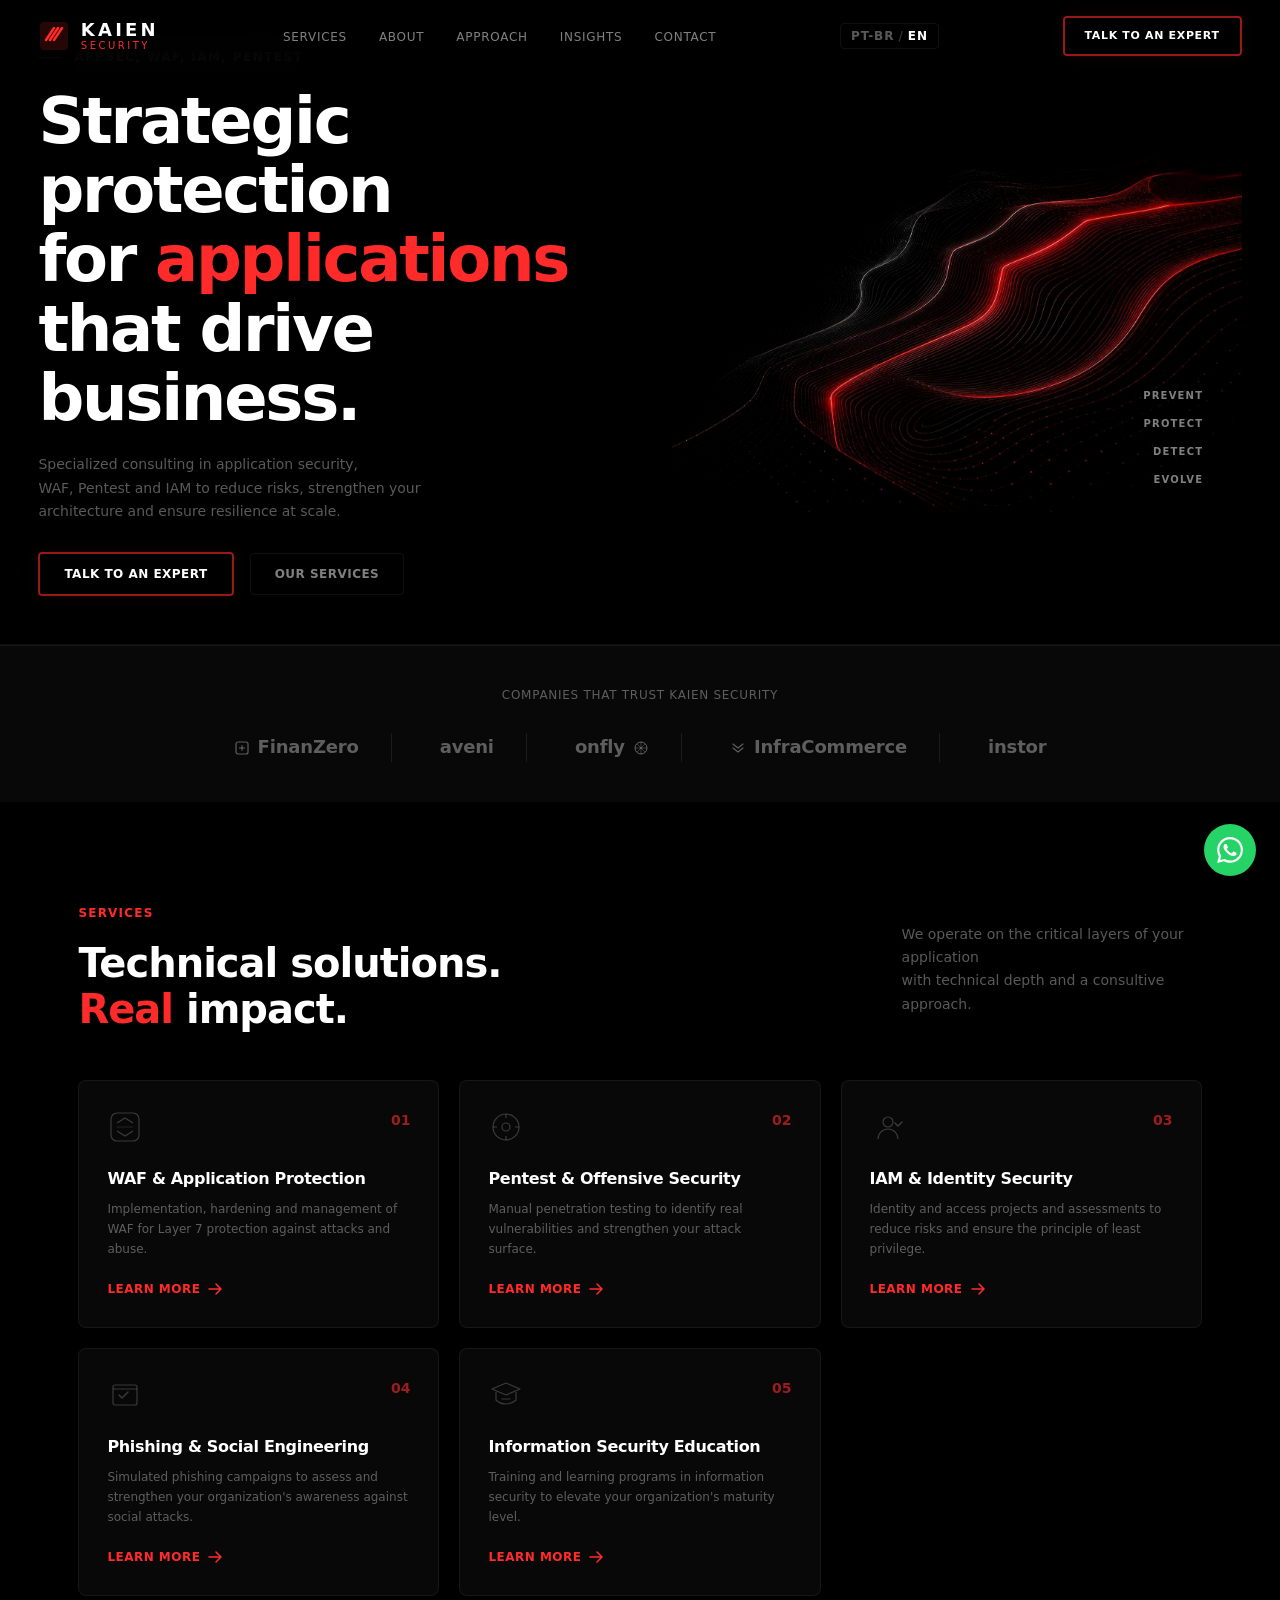
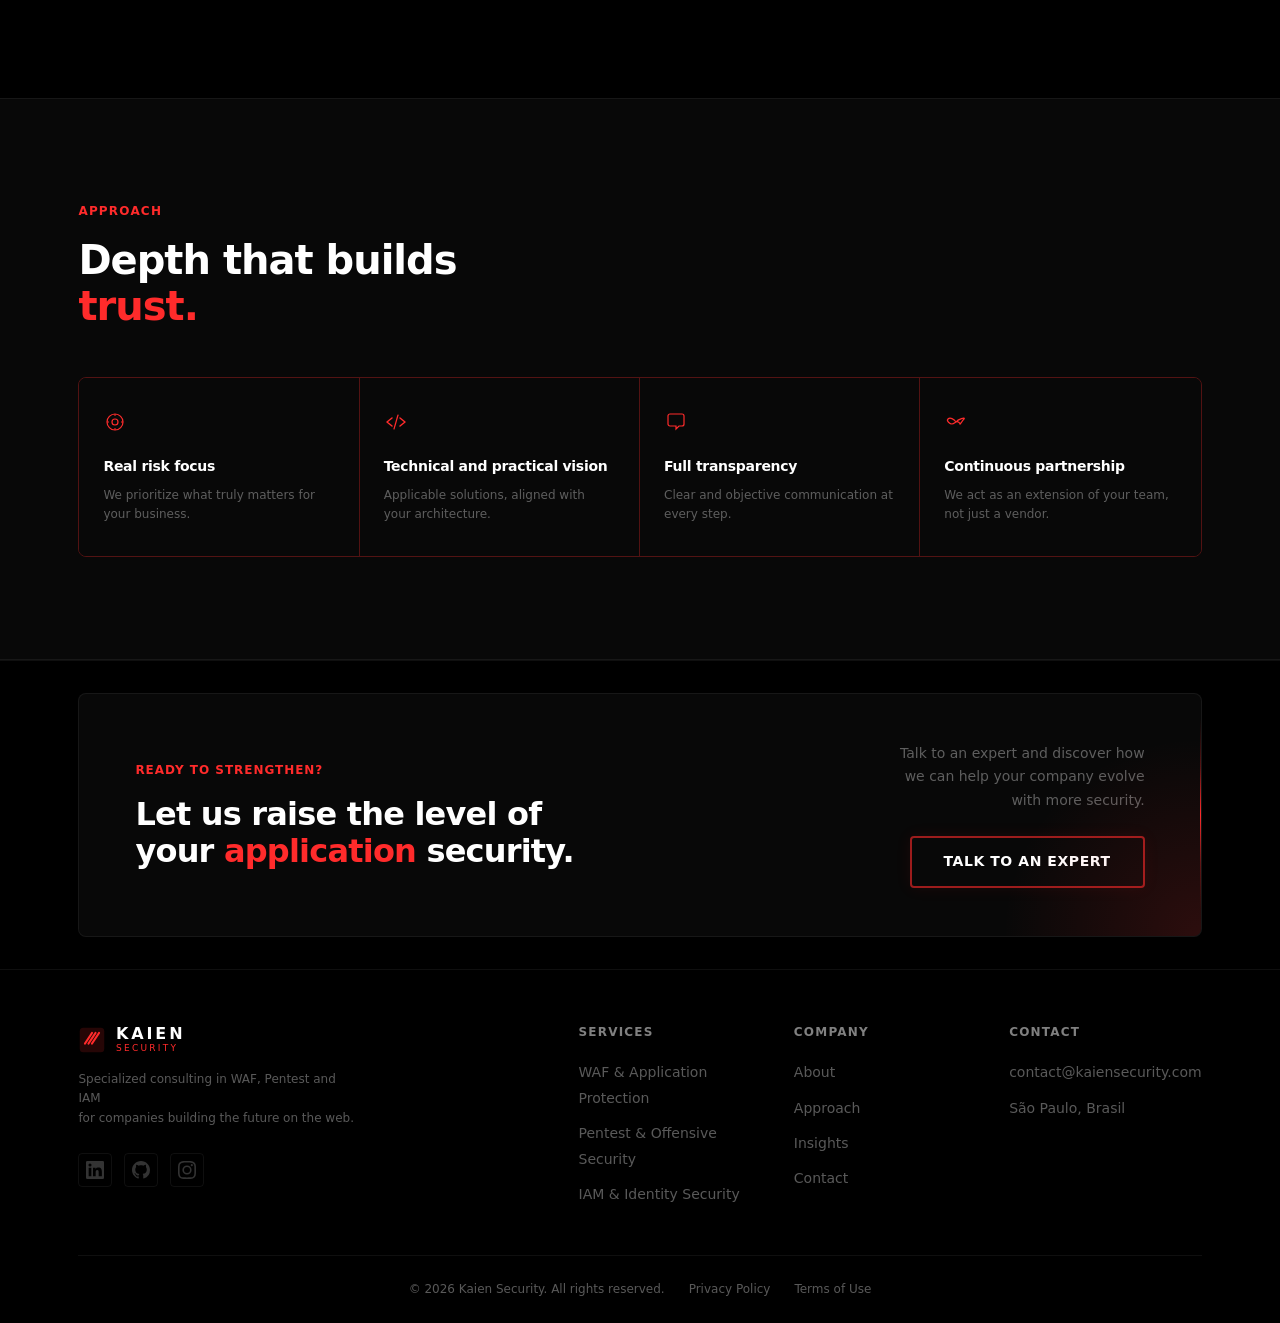
==== commit 4f6902a2: "Site V2" ====
--- a/Projeto Teste/index.html
+++ b/Projeto Teste/index.html
@@ -83,7 +83,7 @@
          ============================================================ -->
     <header class="site-header" role="banner">
         <nav class="navbar" aria-label="Navegação principal">
-            <a href="/" class="navbar__logo" aria-label="Kaien Security — Início">
+            <a href="index.html" class="navbar__logo" aria-label="Kaien Security — Início">
                 <!-- Stacked red slash logo matching reference -->
                 <svg class="navbar__logo-icon" width="32" height="32" viewBox="0 0 32 32" fill="none" aria-hidden="true" xmlns="http://www.w3.org/2000/svg">
                     <rect x="2" y="2" width="28" height="28" rx="4" fill="#ff2b2b" opacity="0.15"/>
@@ -216,7 +216,7 @@
                     <div class="services__header-left">
                         <p class="section__label" data-i18n="services_label">Serviços</p>
                         <h2 id="services-heading" class="section__title" data-i18n="services_title">
-                            Soluções técnicas.<br>
+                            Soluções técnicas.<br class="services__title-break">
                             Impacto <span class="text-accent">real.</span>
                         </h2>
                     </div>
--- a/Projeto Teste/css/style.css
+++ b/Projeto Teste/css/style.css
@@ -804,29 +804,7 @@
 }
 
 .approach::before {
-    content: '';
-    position: absolute;
-    top: 0;
-    left: 0;
-    right: 0;
-    bottom: 0;
-    background:
-        repeating-linear-gradient(
-            0deg,
-            transparent,
-            transparent 39px,
-            var(--color-border) 39px,
-            var(--color-border) 40px
-        ),
-        repeating-linear-gradient(
-            90deg,
-            transparent,
-            transparent 199px,
-            var(--color-border) 199px,
-            var(--color-border) 200px
-        );
-    pointer-events: none;
-    opacity: 0.4;
+    display: none;
 }
 
 .approach__inner {
@@ -844,9 +822,8 @@
 .approach__features {
     display: grid;
     grid-template-columns: repeat(4, 1fr);
-    gap: 1px;
-    background: var(--color-border);
-    border: 1px solid var(--color-border);
+    gap: 0;
+    border: 1px solid var(--color-red-border);
     border-radius: var(--radius-md);
     overflow: hidden;
 }
@@ -858,6 +835,11 @@
     flex-direction: column;
     gap: 0.75rem;
     transition: background var(--transition-base);
+    border-right: 1px solid var(--color-red-border);
+}
+
+.approach__feature:last-child {
+    border-right: none;
 }
 
 .approach__feature:hover {
@@ -1236,7 +1218,7 @@
     font-size: var(--font-size-2xl);
     font-weight: 800;
     letter-spacing: -0.03em;
-    color: var(--color-accent);
+    color: var(--color-red);
 }
 
 .stat-card__label {
@@ -1266,7 +1248,7 @@
 .value-card {
     padding: 2rem;
     background: var(--color-black);
-    border: 1px solid var(--color-border);
+    border: 1px solid var(--color-red-border);
     border-radius: var(--radius-md);
     display: flex;
     flex-direction: column;
@@ -1275,7 +1257,7 @@
 }
 
 .value-card:hover {
-    border-color: var(--color-white-20);
+    border-color: var(--color-red);
 }
 
 .value-card__icon {
@@ -1283,7 +1265,7 @@
     font-weight: 600;
     letter-spacing: 0.12em;
     text-transform: uppercase;
-    color: var(--color-accent);
+    color: var(--color-red);
     opacity: 0.8;
 }
 
@@ -1341,7 +1323,7 @@
 .expertise-item__number {
     font-size: var(--font-size-xs);
     font-weight: 700;
-    color: var(--color-accent);
+    color: var(--color-red);
     opacity: 0.6;
 }
 
@@ -1355,7 +1337,7 @@
     font-size: var(--font-size-sm);
     line-height: 1.65;
     color: var(--color-white-50);
-    padding-left: calc(1.5rem + 1ch);
+    padding-left: calc(1.5rem + 0.5em);
 }
 
 /* ============================================================
@@ -1420,13 +1402,35 @@
         margin: 0 auto;
     }
 
+    .page-header__inner {
+        grid-template-columns: 1fr;
+        gap: 2.5rem;
+    }
+
+    .page-header__content {
+        max-width: 100%;
+    }
+
+    .page-header__visual {
+        min-height: 280px;
+    }
+
     .hero__labels {
         display: none;
     }
 
     .services__header {
         flex-direction: column;
+        align-items: flex-start;
         gap: 1rem;
+    }
+
+    .services__header-left {
+        max-width: 100%;
+    }
+
+    .services__title-break {
+        display: none;
     }
 
     .services__header-right {
@@ -1434,8 +1438,7 @@
     }
 
     .services__grid {
-        grid-template-columns: 1fr;
-        max-width: 480px;
+        grid-template-columns: repeat(2, 1fr);
     }
 
     .approach__features {
@@ -1480,6 +1483,19 @@
         padding-bottom: 3rem;
     }
 
+    .hero__visual {
+        min-height: 220px;
+    }
+
+    .page-header__inner {
+        grid-template-columns: 1fr;
+        gap: 2rem;
+    }
+
+    .page-header__visual {
+        min-height: 200px;
+    }
+
     .hero__actions {
         flex-direction: column;
         align-items: flex-start;
@@ -1489,17 +1505,34 @@
         width: 100%;
     }
 
-    .approach__features {
+    .services__grid {
         grid-template-columns: 1fr;
     }
 
-    .cta__inner {
-        padding: 2.5rem 1.5rem;
+    .service-process__steps {
+        grid-template-columns: 1fr;
+    }
+
+    .about-values__grid {
+        grid-template-columns: 1fr;
+    }
+
+    .contato-form {
+        padding: 1.5rem;
     }
 
     .trust-bar__logo {
         padding: 0 1rem;
         font-size: var(--font-size-base);
+        border-right: none;
+    }
+
+    .approach__features {
+        grid-template-columns: 1fr;
+    }
+
+    .cta__inner {
+        padding: 2.5rem 1.5rem;
     }
 
     .site-footer__nav {
@@ -1526,6 +1559,26 @@
         padding: 0 0.75rem;
         font-size: var(--font-size-sm);
         border-right: none;
+    }
+
+    .service-page-header {
+        min-height: auto;
+    }
+
+    .service-page-header__inner {
+        padding: 2rem var(--container-padding) 1.5rem;
+    }
+
+    .service-page-header__inner h1 {
+        font-size: var(--font-size-2xl);
+    }
+
+    .hero__visual {
+        min-height: 180px;
+    }
+
+    .page-header__visual {
+        min-height: 160px;
     }
 }
 
@@ -1714,8 +1767,7 @@
     }
 
     .service-process__steps {
-        grid-template-columns: 1fr;
-        max-width: 480px;
+        grid-template-columns: repeat(2, 1fr);
     }
 }
 
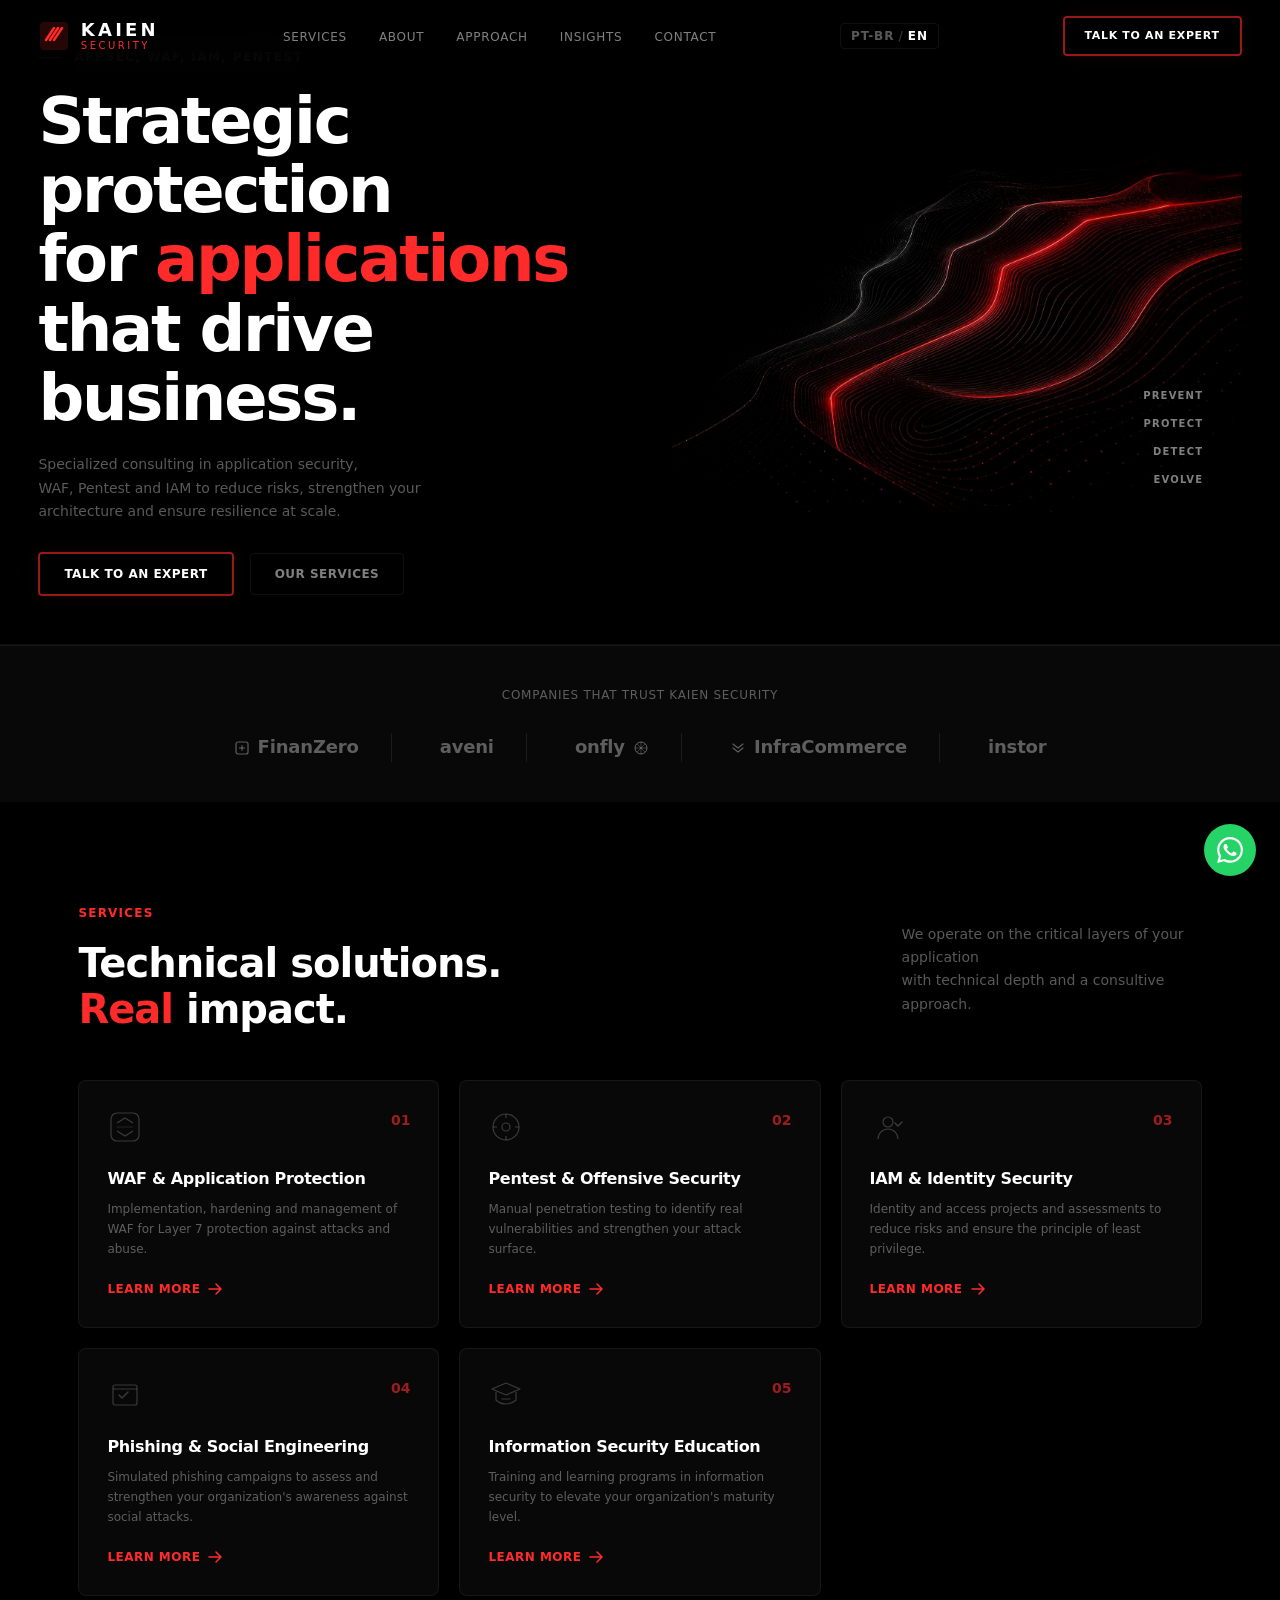
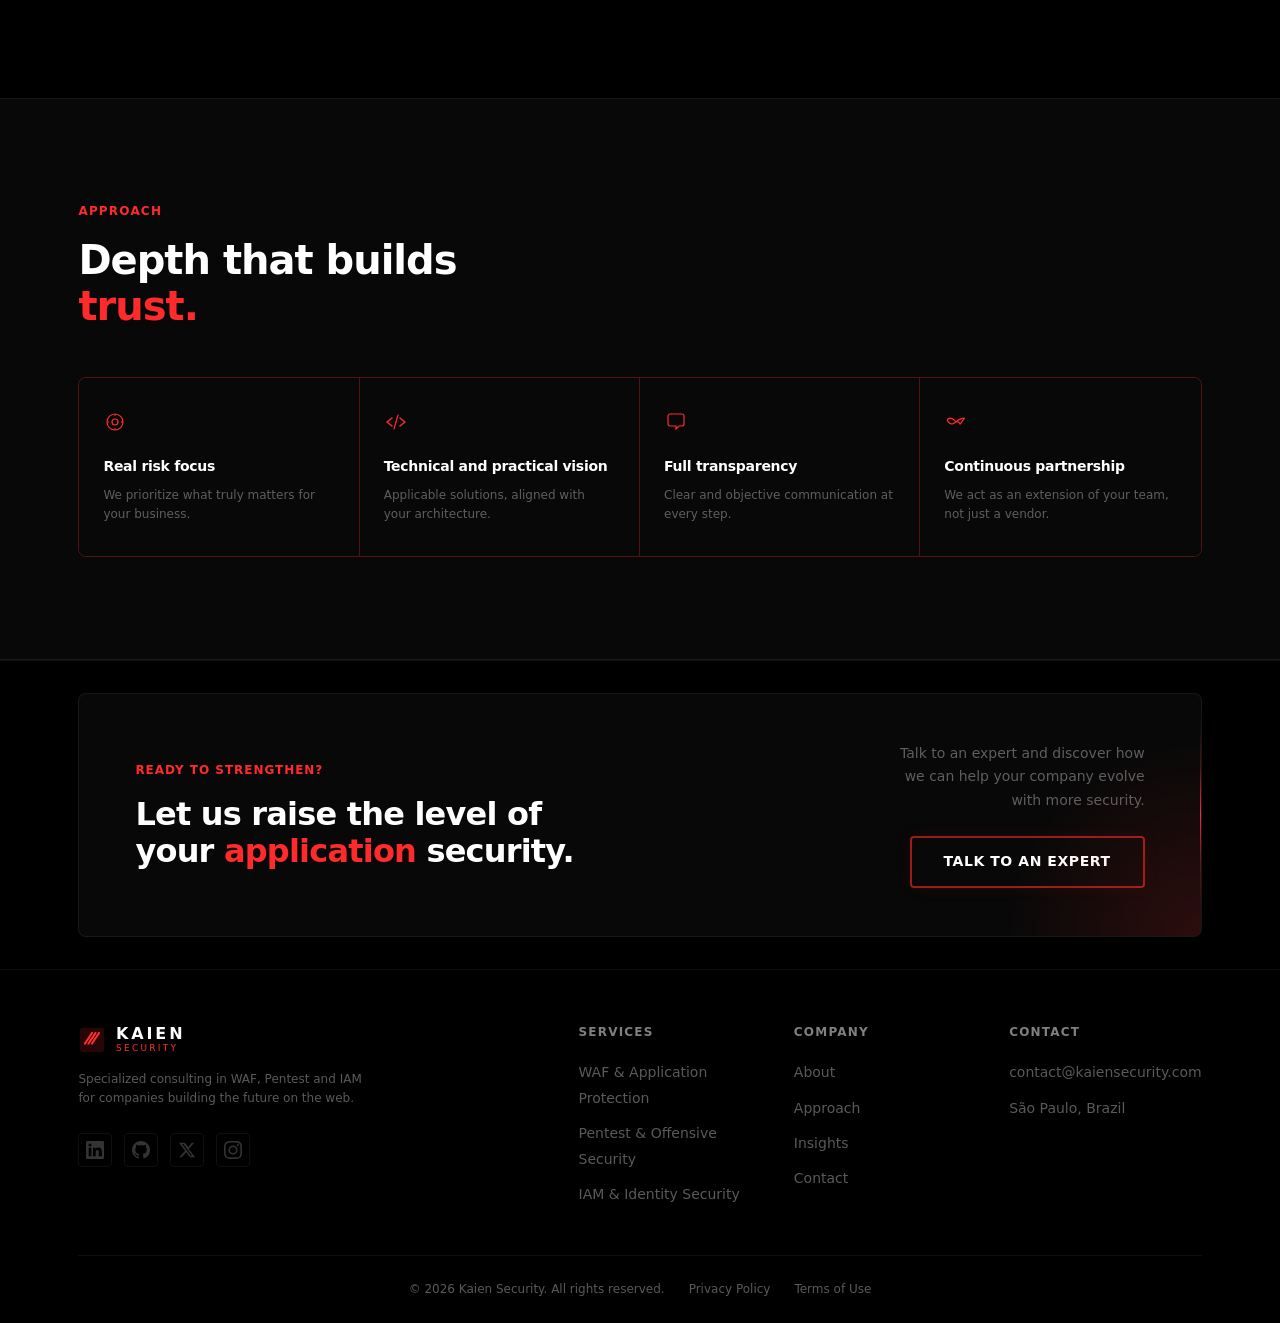
==== commit e68b82ca: "Site V4" ====
--- a/Projeto Teste/index.html
+++ b/Projeto Teste/index.html
@@ -121,17 +121,18 @@
             </button>
         </nav>
 
-        <div class="mobile-menu" id="mobile-menu" role="dialog" aria-label="Navegação mobile">
-            <ul role="list">
-                <li><a href="#servicos" data-i18n="nav_servicos">Serviços</a></li>
-                <li><a href="sobre.html" data-i18n="nav_sobre">Sobre</a></li>
-                <li><a href="#abordagem" data-i18n="nav_abordagem">Abordagem</a></li>
-                <li><a href="#insights" data-i18n="nav_insights">Insights</a></li>
-                <li><a href="#contato" data-i18n="nav_contato">Contato</a></li>
-                <li><a href="#contato" class="btn btn--primary" data-i18n="cta_talk">Falar com um especialista</a></li>
-            </ul>
-        </div>
     </header>
+
+    <div class="mobile-menu" id="mobile-menu" role="dialog" aria-label="Navegação mobile">
+        <ul role="list">
+            <li><a href="#servicos" data-i18n="nav_servicos">Serviços</a></li>
+            <li><a href="sobre.html" data-i18n="nav_sobre">Sobre</a></li>
+            <li><a href="#abordagem" data-i18n="nav_abordagem">Abordagem</a></li>
+            <li><a href="#insights" data-i18n="nav_insights">Insights</a></li>
+            <li><a href="#contato" data-i18n="nav_contato">Contato</a></li>
+            <li><a href="#contato" class="btn btn--primary" data-i18n="cta_talk">Falar com um especialista</a></li>
+        </ul>
+    </div>
 
     <main id="main-content">
 
@@ -459,8 +460,7 @@
                         </div>
                     </a>
                     <p class="site-footer__description" data-i18n="footer_desc">
-                        Consultoria especializada em WAF, Pentest e IAM<br>
-                        para empresas que constroem o futuro na web.
+                        Consultoria especializada em WAF, Pentest e IAM para empresas que constroem o futuro na web.
                     </p>
                     <div class="site-footer__social" role="list" aria-label="Redes sociais">
                         <!-- LinkedIn -->
@@ -470,6 +470,10 @@
                         <!-- GitHub -->
                         <a href="https://github.com/kaiensecurity" rel="noopener noreferrer" target="_blank" aria-label="GitHub" role="listitem">
                             <svg width="18" height="18" viewBox="0 0 24 24" fill="currentColor" aria-hidden="true"><path d="M12 0C5.37 0 0 5.37 0 12c0 5.31 3.435 9.795 8.205 11.385.6.105.825-.255.825-.57 0-.285-.015-1.23-.015-2.235-3.015.555-3.795-.735-4.035-1.41-.135-.345-.72-1.41-1.23-1.695-.42-.225-1.02-.78-.015-.795.945-.015 1.62.87 1.845 1.23 1.08 1.815 2.805 1.305 3.495.99.105-.78.42-1.305.765-1.605-2.67-.3-5.46-1.335-5.46-5.925 0-1.305.465-2.385 1.23-3.225-.12-.3-.54-1.53.12-3.18 0 0 1.005-.315 3.3 1.23.96-.27 1.98-.405 3-.405s2.04.135 3 .405c2.295-1.56 3.3-1.23 3.3-1.23.66 1.65.24 2.88.12 3.18.765.84 1.23 1.905 1.23 3.225 0 4.605-2.805 5.625-5.475 5.925.435.375.81 1.095.81 2.22 0 1.605-.015 2.895-.015 3.3 0 .315.225.69.825.57A12.02 12.02 0 0024 12c0-6.63-5.37-12-12-12z"/></svg>
+                        </a>
+                        <!-- X (Twitter) -->
+                        <a href="https://x.com/kaiensecurity" rel="noopener noreferrer" target="_blank" aria-label="X" role="listitem">
+                            <svg width="18" height="18" viewBox="0 0 24 24" fill="currentColor" aria-hidden="true"><path d="M18.244 2.25h3.308l-7.227 8.26 8.502 11.24H16.17l-5.214-6.817L4.99 21.75H1.68l7.73-8.835L1.254 2.25H9.05l4.713 6.231zm-1.161 17.52h1.833L7.084 4.126H5.117z"/></svg>
                         </a>
                         <!-- Instagram -->
                         <a href="https://instagram.com/kaiensecurity" rel="noopener noreferrer" target="_blank" aria-label="Instagram" role="listitem">
@@ -500,7 +504,7 @@
                         <h4 data-i18n="footer_contato">Contato</h4>
                         <ul role="list">
                             <li><a href="mailto:contact@kaiensecurity.com">contact@kaiensecurity.com</a></li>
-                            <li><span>São Paulo, Brasil</span></li>
+                            <li><span data-i18n="footer_location">São Paulo, Brasil</span></li>
                         </ul>
                     </div>
                 </div>
--- a/Projeto Teste/css/style.css
+++ b/Projeto Teste/css/style.css
@@ -112,7 +112,7 @@
     --transition-slow: 400ms ease;
 
     --z-nav: 100;
-    --z-mobile-menu: 99;
+    --z-mobile-menu: 101;
 }
 
 /* ============================================================
@@ -478,7 +478,7 @@
     left: 0;
     right: 0;
     bottom: 0;
-    z-index: var(--z-mobile-menu);
+    z-index: 9999;
     background: rgba(0, 0, 0, 0.95);
     backdrop-filter: blur(20px);
     -webkit-backdrop-filter: blur(20px);
@@ -993,9 +993,11 @@
     font-size: var(--font-size-xs);
     color: var(--color-white-35);
     line-height: 1.65;
-    max-width: 280px;
+    max-width: 340px;
     margin-bottom: 1.5rem;
 }
+
+
 
 .site-footer__social {
     display: flex;
@@ -1475,6 +1477,11 @@
 
     .navbar__toggle {
         display: flex;
+    }
+
+    .mobile-menu {
+        position: absolute;
+        z-index: 9999;
     }
 
     .hero {
@@ -1837,7 +1844,7 @@
 
 .contato-form {
     background: var(--color-surface);
-    border: 1px solid var(--color-border);
+    border: 1px solid rgba(255, 255, 255, 0.25);
     border-radius: var(--radius-md);
     padding: 2.5rem;
     display: flex;
@@ -1863,7 +1870,7 @@
     font-size: var(--font-size-sm);
     color: var(--color-white);
     background: var(--color-black);
-    border: 1px solid var(--color-border);
+    border: 1px solid rgba(255, 255, 255, 0.25);
     border-radius: var(--radius-sm);
     padding: 0.75rem 1rem;
     outline: none;
@@ -1871,11 +1878,11 @@
 }
 
 .contato-form__input::placeholder {
-    color: var(--color-white-12);
+    color: var(--color-white-20);
 }
 
 .contato-form__input:focus {
-    border-color: var(--color-red);
+    border-color: rgba(255, 255, 255, 0.5);
 }
 
 .contato-form__select {
